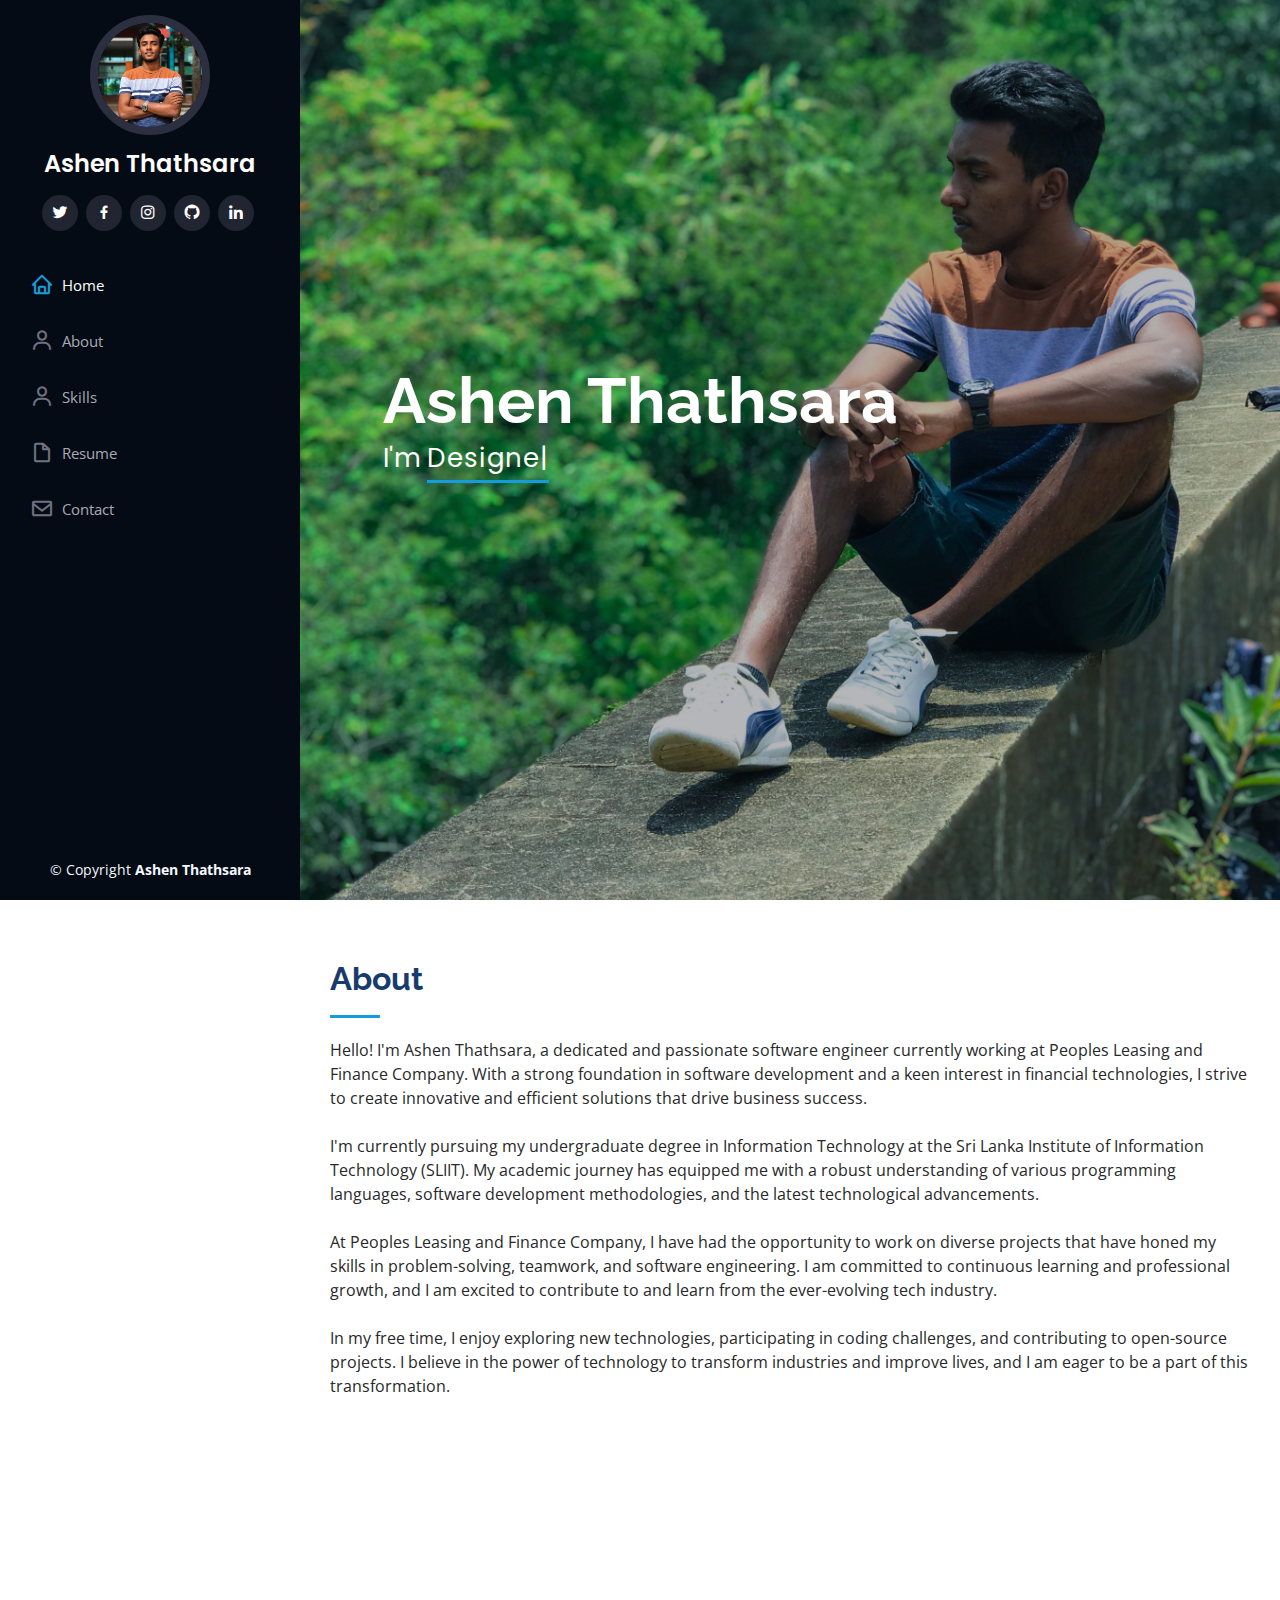
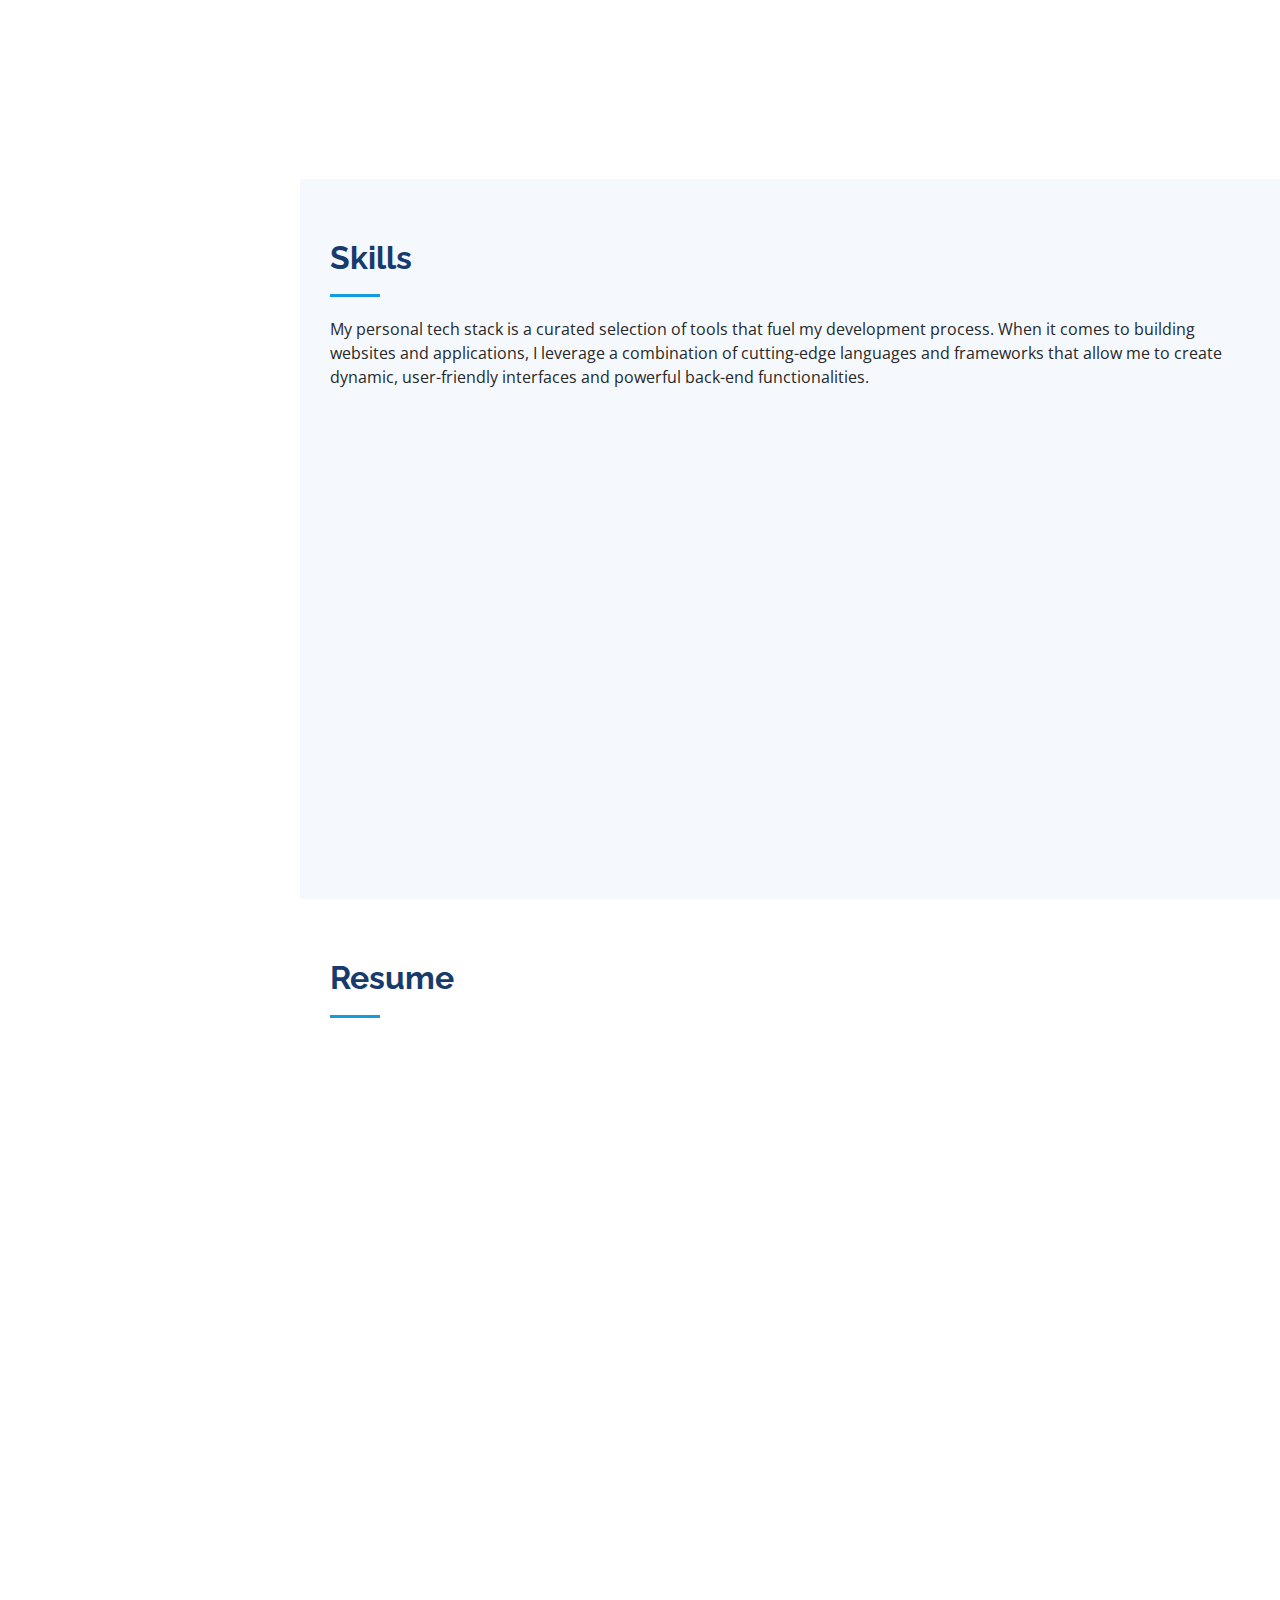
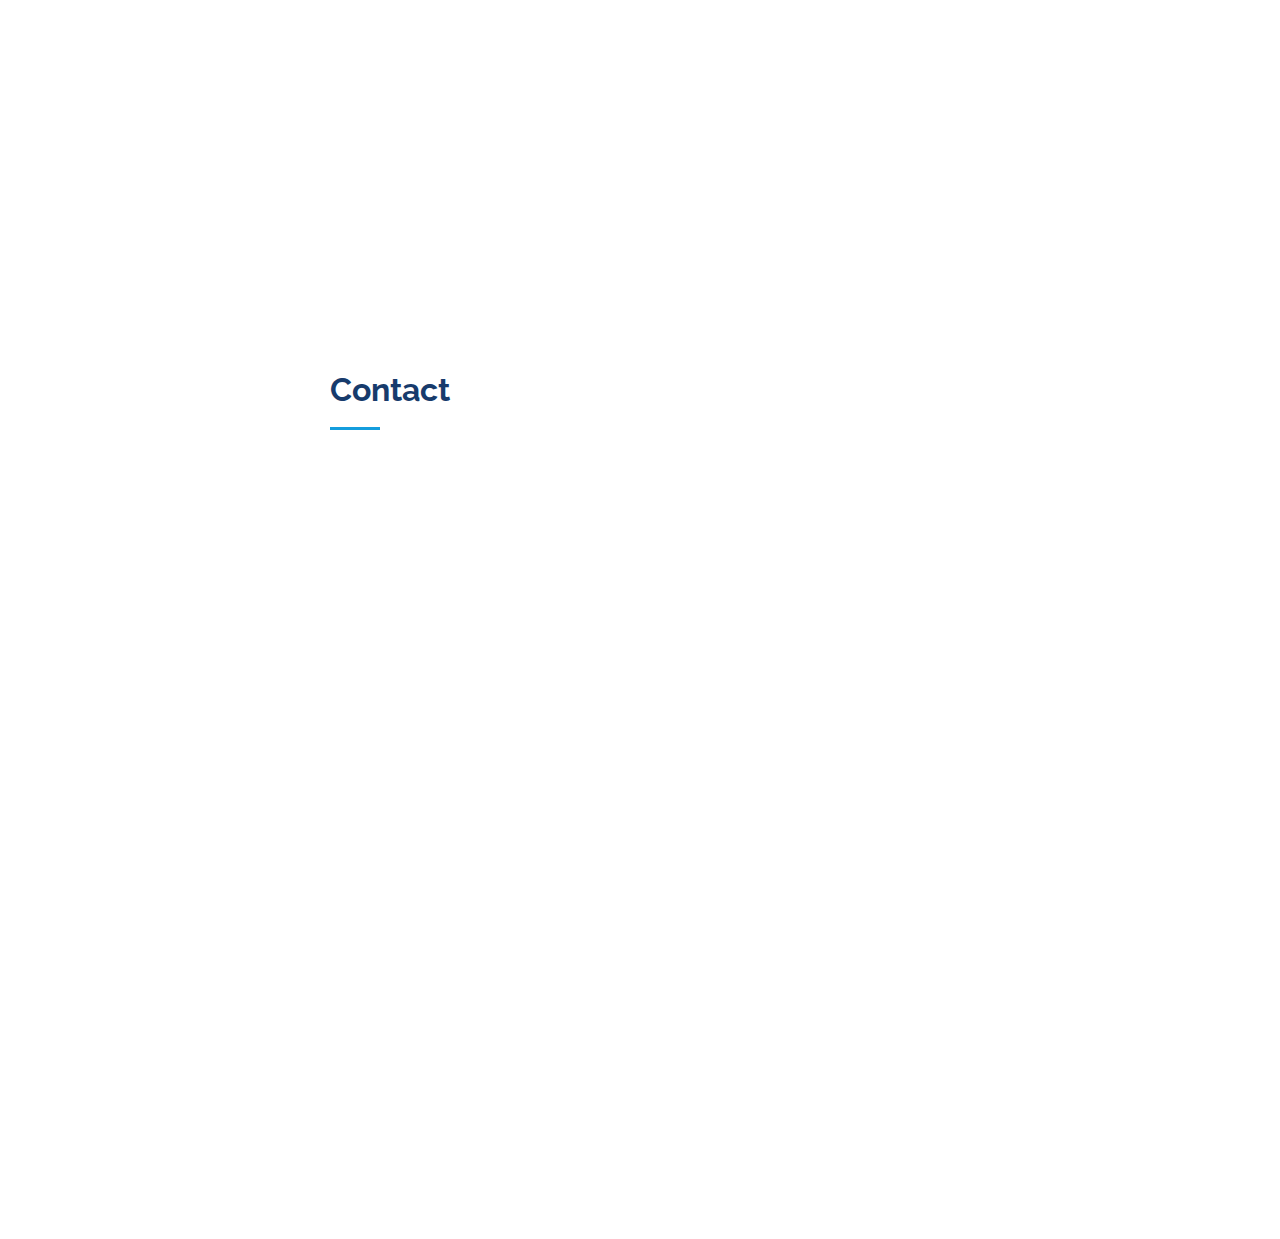
==== index.html @ d546ddab "My portfolio First commit" ====
<!DOCTYPE html>
<html lang="en">

<head>
  <meta charset="utf-8">
  <meta content="width=device-width, initial-scale=1.0" name="viewport">

  <title>Ashen Thathsara</title>
  <meta content="" name="description">
  <meta content="" name="keywords">

  <!-- Favicons -->
  <!-- <link href="assets/img/favicon.png" rel="icon"> -->
  <!-- <link href="assets/img/apple-touch-icon.png" rel="apple-touch-icon"> -->

  <!-- Google Fonts -->
  <link href="https://fonts.googleapis.com/css?family=Open+Sans:300,300i,400,400i,600,600i,700,700i|Raleway:300,300i,400,400i,500,500i,600,600i,700,700i|Poppins:300,300i,400,400i,500,500i,600,600i,700,700i" rel="stylesheet">

  <!-- Vendor CSS Files -->
  <link href="assets/vendor/aos/aos.css" rel="stylesheet">
  <link href="assets/vendor/bootstrap/css/bootstrap.min.css" rel="stylesheet">
  <link href="assets/vendor/bootstrap-icons/bootstrap-icons.css" rel="stylesheet">
  <link href="assets/vendor/boxicons/css/boxicons.min.css" rel="stylesheet">
  <link href="assets/vendor/glightbox/css/glightbox.min.css" rel="stylesheet">
  <link href="assets/vendor/swiper/swiper-bundle.min.css" rel="stylesheet">

  <!-- Template Main CSS File -->
  <link href="assets/css/style.css" rel="stylesheet">

  <!-- =======================================================
  * Template Name: iPortfolio
  * Template URL: https://bootstrapmade.com/iportfolio-bootstrap-portfolio-websites-template/
  * Updated: Mar 17 2024 with Bootstrap v5.3.3
  * Author: BootstrapMade.com
  * License: https://bootstrapmade.com/license/
  ======================================================== -->
</head>

<body>

  <!-- ======= Mobile nav toggle button ======= -->
  <i class="bi bi-list mobile-nav-toggle d-xl-none"></i>

  <!-- ======= Header ======= -->
  <header id="header">
    <div class="d-flex flex-column">

      <div class="profile">
        <img src="assets/img/IMG_3812.JPG" alt="" class="img-fluid rounded-circle">
        <h1 class="text-light"><a href="index.html">Ashen Thathsara</a></h1>
        <div class="social-links mt-3 text-center">
          <a href="#" class="twitter"><i class="bx bxl-twitter"></i></a>
          <a href="#" class="facebook"><i class="bx bxl-facebook"></i></a>
          <a href="#" class="instagram"><i class="bx bxl-instagram"></i></a>
          <a href="https://github.com/Ashen-Thathsara" class="test"><i class="bx bxl-github"></i></a>
          <!-- <a href="#" class="google-plus"><i class="bx bxl-skype"></i></a> -->
          <a href="https://www.linkedin.com/in/ashen-thathsara-b87a601ba/" class="linkedin"><i class="bx bxl-linkedin"></i></a>
        </div>
      </div>

      <nav id="navbar" class="nav-menu navbar">
        <ul>
          <li><a href="#hero" class="nav-link scrollto active"><i class="bx bx-home"></i> <span>Home</span></a></li>
          <li><a href="#about" class="nav-link scrollto"><i class="bx bx-user"></i> <span>About</span></a></li>
          <li><a href="#skills" class="nav-link scrollto"><i class="bx bx-user"></i> <span>Skills</span></a></li>
          <li><a href="#resume" class="nav-link scrollto"><i class="bx bx-file-blank"></i> <span>Resume</span></a></li>
          <!-- <li><a href="#portfolio" class="nav-link scrollto"><i class="bx bx-book-content"></i> <span>Portfolio</span></a></li> -->
          <!-- <li><a href="#services" class="nav-link scrollto"><i class="bx bx-server"></i> <span>Services</span></a></li> -->
          <li><a href="#contact" class="nav-link scrollto"><i class="bx bx-envelope"></i> <span>Contact</span></a></li>
        </ul>
      </nav><!-- .nav-menu -->
    </div>
  </header><!-- End Header -->

  <!-- ======= Hero Section ======= -->
  <section id="hero" class="d-flex flex-column justify-content-center align-items-center">
    <div class="hero-container" data-aos="fade-in">
      <h1>Ashen Thathsara</h1>
      <p>I'm <span class="typed" data-typed-items="Designer, Developer, Freelancer"></span></p>
    </div>
  </section><!-- End Hero -->

  <main id="main">

    <!-- ======= About Section ======= -->
    <section id="about" class="about">
      <div class="container">

        <div class="section-title">
          <h2>About</h2>
          <!-- <p>A responsible individual passionate about confronting challenges by exerting. Software Engineer skills with more than 2 years of specialized experience in web. I am an Undergraduate 4th year student at the Sri Lanka Institute of Information Technology (SLIIT). Currently, I am contributing my expertise to People's Leasing & Finance PLC(PLC), where I actively participate in web development projects as part of a dedicated team.
            With my valuable experience in the industry, I have gained practical knowledge and hands-on skills in various aspects of software engineering, including coding, designing, testing, debugging, database management, and AppServer management.</p> -->
          <P>Hello! I'm Ashen Thathsara, a dedicated and passionate software engineer currently working at Peoples Leasing and Finance Company. With a strong foundation in software development and a keen interest in financial technologies, I strive to create innovative and efficient solutions that drive business success.</P>
          <br>
          <p>I'm currently pursuing my undergraduate degree in Information Technology at the Sri Lanka Institute of Information Technology (SLIIT). My academic journey has equipped me with a robust understanding of various programming languages, software development methodologies, and the latest technological advancements.</p>
          <br>
          <p>At Peoples Leasing and Finance Company, I have had the opportunity to work on diverse projects that have honed my skills in problem-solving, teamwork, and software engineering. I am committed to continuous learning and professional growth, and I am excited to contribute to and learn from the ever-evolving tech industry.</p>
          <br>
          <p>In my free time, I enjoy exploring new technologies, participating in coding challenges, and contributing to open-source projects. I believe in the power of technology to transform industries and improve lives, and I am eager to be a part of this transformation.</p>
        </div>

        <div class="row">
          <div class="col-lg-4" data-aos="fade-right">
            <img src="assets/img/IMG_3812.JPG" class="img-fluid" alt="">
          </div>
          <div class="col-lg-8 pt-4 pt-lg-0 content" data-aos="fade-left">
            <h3>Designer &amp; Web Developer.</h3>
            <!-- <p class="fst-italic">
              Lorem ipsum dolor sit amet, consectetur adipiscing elit, sed do eiusmod tempor incididunt ut labore et dolore
              magna aliqua.
            </p> -->
            <p> </p>
            <div class="row">
              <div class="col-lg-6">
                <ul>
                  <li><i class="bi bi-chevron-right"></i> <strong>Birthday:</strong> <span>16 November 2000</span></li>
                  <!-- <li><i class="bi bi-chevron-right"></i> <strong>Website:</strong> <span>www.example.com</span></li> -->
                  <li><i class="bi bi-chevron-right"></i> <strong>Phone:</strong> <span>+94 76 659 1036</span></li>
                  <li><i class="bi bi-chevron-right"></i> <strong>City:</strong> <span>Athurugiriya, Sri Lanka</span></li>
                </ul>
              </div>
              <div class="col-lg-6">
                <ul>
                  <li><i class="bi bi-chevron-right"></i> <strong>Age:</strong> <span>24</span></li>
                  <li><i class="bi bi-chevron-right"></i> <strong>Degree:</strong> <span>Bachelor of Sciences</span></li>
                  <li><i class="bi bi-chevron-right"></i> <strong>Email:</strong> <span>ashenthathsara1316@gmail.com</span></li>
                  <li><i class="bi bi-chevron-right"></i> <strong>Freelance:</strong> <span>Available</span></li>
                </ul>
              </div>
            </div>
            <!-- <p>
              Officiis eligendi itaque labore et dolorum mollitia officiis optio vero. Quisquam sunt adipisci omnis et ut. Nulla accusantium dolor incidunt officia tempore. Et eius omnis.
              Cupiditate ut dicta maxime officiis quidem quia. Sed et consectetur qui quia repellendus itaque neque. Aliquid amet quidem ut quaerat cupiditate. Ab et eum qui repellendus omnis culpa magni laudantium dolores.
            </p> -->
          </div>
        </div>

      </div>
    </section>
    <!-- End About Section -->

    <!-- ======= Facts Section ======= -->
    <!-- <section id="facts" class="facts">
      <div class="container">

        <div class="section-title">
          <h2>Facts</h2>
          <p>Magnam dolores commodi suscipit. Necessitatibus eius consequatur ex aliquid fuga eum quidem. Sit sint consectetur velit. Quisquam quos quisquam cupiditate. Et nemo qui impedit suscipit alias ea. Quia fugiat sit in iste officiis commodi quidem hic quas.</p>
        </div>

        <div class="row no-gutters">

          <div class="col-lg-3 col-md-6 d-md-flex align-items-md-stretch" data-aos="fade-up">
            <div class="count-box">
              <i class="bi bi-emoji-smile"></i>
              <span data-purecounter-start="0" data-purecounter-end="232" data-purecounter-duration="1" class="purecounter"></span>
              <p><strong>Happy Clients</strong> consequuntur quae</p>
            </div>
          </div>

          <div class="col-lg-3 col-md-6 d-md-flex align-items-md-stretch" data-aos="fade-up" data-aos-delay="100">
            <div class="count-box">
              <i class="bi bi-journal-richtext"></i>
              <span data-purecounter-start="0" data-purecounter-end="521" data-purecounter-duration="1" class="purecounter"></span>
              <p><strong>Projects</strong> adipisci atque cum quia aut</p>
            </div>
          </div>

          <div class="col-lg-3 col-md-6 d-md-flex align-items-md-stretch" data-aos="fade-up" data-aos-delay="200">
            <div class="count-box">
              <i class="bi bi-headset"></i>
              <span data-purecounter-start="0" data-purecounter-end="1453" data-purecounter-duration="1" class="purecounter"></span>
              <p><strong>Hours Of Support</strong> aut commodi quaerat</p>
            </div>
          </div>

          <div class="col-lg-3 col-md-6 d-md-flex align-items-md-stretch" data-aos="fade-up" data-aos-delay="300">
            <div class="count-box">
              <i class="bi bi-people"></i>
              <span data-purecounter-start="0" data-purecounter-end="32" data-purecounter-duration="1" class="purecounter"></span>
              <p><strong>Hard Workers</strong> rerum asperiores dolor</p>
            </div>
          </div>

        </div>

      </div>
    </section> -->
    <!-- End Facts Section -->
     
    <!-- ======= Skills Section ======= -->
    <section id="skills" class="skills section-bg">
      <div class="container">

        <div class="section-title">
          <h2>Skills</h2>
          <p>My personal tech stack is a curated selection of tools that fuel my development process. When it comes to building websites and applications, I leverage a combination of cutting-edge languages and frameworks that allow me to create dynamic, user-friendly interfaces and powerful back-end functionalities.</p>
        </div>

        <div class="row skills-content">

          <div class="col-lg-6" data-aos="fade-up">

            <div class="progress">
              <span class="skill">HTML <i class="val">100%</i></span>
              <div class="progress-bar-wrap">
                <div class="progress-bar" role="progressbar" aria-valuenow="100" aria-valuemin="0" aria-valuemax="100"></div>
              </div>
            </div>

            <div class="progress">
              <span class="skill">CSS <i class="val">90%</i></span>
              <div class="progress-bar-wrap">
                <div class="progress-bar" role="progressbar" aria-valuenow="90" aria-valuemin="0" aria-valuemax="100"></div>
              </div>
            </div>

            <div class="progress">
              <span class="skill">JavaScript <i class="val">75%</i></span>
              <div class="progress-bar-wrap">
                <div class="progress-bar" role="progressbar" aria-valuenow="75" aria-valuemin="0" aria-valuemax="100"></div>
              </div>
            </div>

            <div class="progress">
              <span class="skill">Preogress 4GL <i class="val">90%</i></span>
              <div class="progress-bar-wrap">
                <div class="progress-bar" role="progressbar" aria-valuenow="90" aria-valuemin="0" aria-valuemax="100"></div>
              </div>
            </div>

            <div class="progress">
              <span class="skill">React <i class="val">60%</i></span>
              <div class="progress-bar-wrap">
                <div class="progress-bar" role="progressbar" aria-valuenow="60" aria-valuemin="0" aria-valuemax="100"></div>
              </div>
            </div>

            <div class="progress">
              <span class="skill">C++ <i class="val">60%</i></span>
              <div class="progress-bar-wrap">
                <div class="progress-bar" role="progressbar" aria-valuenow="60" aria-valuemin="0" aria-valuemax="100"></div>
              </div>
            </div>

            <div class="progress">
              <span class="skill">R <i class="val">50%</i></span>
              <div class="progress-bar-wrap">
                <div class="progress-bar" role="progressbar" aria-valuenow="50" aria-valuemin="0" aria-valuemax="100"></div>
              </div>
            </div>

          </div>

          <div class="col-lg-6" data-aos="fade-up" data-aos-delay="100">

            <div class="progress">
              <span class="skill">JAVA <i class="val">80%</i></span>
              <div class="progress-bar-wrap">
                <div class="progress-bar" role="progressbar" aria-valuenow="80" aria-valuemin="0" aria-valuemax="100"></div>
              </div>
            </div>

            <div class="progress">
              <span class="skill">Git <i class="val">90%</i></span>
              <div class="progress-bar-wrap">
                <div class="progress-bar" role="progressbar" aria-valuenow="90" aria-valuemin="0" aria-valuemax="100"></div>
              </div>
            </div>

            <div class="progress">
              <span class="skill">PHP <i class="val">80%</i></span>
              <div class="progress-bar-wrap">
                <div class="progress-bar" role="progressbar" aria-valuenow="80" aria-valuemin="0" aria-valuemax="100"></div>
              </div>
            </div>

            <div class="progress">
              <span class="skill">MySQL <i class="val">75%</i></span>
              <div class="progress-bar-wrap">
                <div class="progress-bar" role="progressbar" aria-valuenow="75" aria-valuemin="0" aria-valuemax="100"></div>
              </div>
            </div>

            <div class="progress">
              <span class="skill">Firebase <i class="val">70%</i></span>
              <div class="progress-bar-wrap">
                <div class="progress-bar" role="progressbar" aria-valuenow="70" aria-valuemin="0" aria-valuemax="100"></div>
              </div>
            </div>

            <div class="progress">
              <span class="skill">MongoDB <i class="val">80%</i></span>
              <div class="progress-bar-wrap">
                <div class="progress-bar" role="progressbar" aria-valuenow="80" aria-valuemin="0" aria-valuemax="100"></div>
              </div>
            </div>

            <div class="progress">
              <span class="skill">Photoshop <i class="val">45%</i></span>
              <div class="progress-bar-wrap">
                <div class="progress-bar" role="progressbar" aria-valuenow="45" aria-valuemin="0" aria-valuemax="100"></div>
              </div>
            </div>

          </div>

        </div>

      </div>
    </section><!-- End Skills Section -->

    <!-- ======= Resume Section ======= -->
    <section id="resume" class="resume">
      <div class="container">

        <div class="section-title">
          <h2>Resume</h2>
          <!-- <p>Magnam dolores commodi suscipit. Necessitatibus eius consequatur ex aliquid fuga eum quidem. Sit sint consectetur velit. Quisquam quos quisquam cupiditate. Et nemo qui impedit suscipit alias ea. Quia fugiat sit in iste officiis commodi quidem hic quas.</p> -->
        </div>

        <div class="row">
          <div class="col-lg-6" data-aos="fade-up">
            <h3 class="resume-title">Sumary</h3>
            <div class="resume-item pb-0">
              <h4>Ashen Thathsara</h4>
              <p><em>I am an enthusiastic, self-motivated, reliable, responsible, and hard-working person. I’m eager to learn. I am a mature team worker and adaptable to all challenging situations. I am able to work well both in a team environment as well as using own initiative. I am able to work well under pressure and adhere to strict deadlines. And I wish to give the whole contribution to the development of the company.</em></p>
              <ul>
                <li>178/B, Oruwala, Athurugiriya</li>
                <li>+94 76 659 1036</li>
                <li>ashenthathsara1316@gmail.com</li>
              </ul>
            </div>
            <h3 class="resume-title">Professional Experience</h3>
            <div class="resume-item">
              <h4>Associate Software Engineer</h4>
              <h5>2022 - Present</h5>
              <p><em>People's Leasing & Finance PLC(PLC) | Colombo</em></p>
              <ul>
                <li>I am developing web solutions with Java-Springboot, JavaScript, and SCSS</li>
                <li>I am working with Advance Business Language development - (Progress-4GL).</li>
                <li>Provide system support to staff.</li>
                <li>Training intern developers as well as leading a small team.</li>
              </ul>
            </div>
            
          </div>
          <div class="col-lg-6" data-aos="fade-up" data-aos-delay="100">
            
            <h3 class="resume-title">Education</h3>
            <div class="resume-item">
              <h4>B.Sc.(Hons). In Information Technology(Expected)</h4>
              <h5>2020 - Present</h5>
              <p><em>Sri Lanka Institute of Information Technology (SLIIT), Malabe</em></p>
              <!-- <p>Qui deserunt veniam. Et sed aliquam labore tempore sed quisquam iusto autem sit. Ea vero voluptatum qui ut dignissimos deleniti nerada porti sand markend</p> -->
            </div>
            <div class="resume-item">
              <h4>G.C.E. Advanced Level - Engineering Technology</h4>
              <h5>2019</h5>
              <p><em>Mahinda Rajapaksha College Homagama</em></p>
              <!-- <p>With 3S passes</p> -->
            </div>
            <div class="resume-item">
              <h4>G.C.E. Ordinary Level</h4>
              <h5>2016</h5>
              <p><em>Mahamathya Vidyalaya Athurugiriya</em></p>
              <!-- <p>With 4A, 4B and C passes</p> -->
            </div>
          </div>
        </div>

      </div>
    </section>
    <!-- End Resume Section -->

    <!-- ======= Portfolio Section ======= -->
    <!-- <section id="portfolio" class="portfolio section-bg">
      <div class="container">

        <div class="section-title">
          <h2>Portfolio</h2>
          <p>Magnam dolores commodi suscipit. Necessitatibus eius consequatur ex aliquid fuga eum quidem. Sit sint consectetur velit. Quisquam quos quisquam cupiditate. Et nemo qui impedit suscipit alias ea. Quia fugiat sit in iste officiis commodi quidem hic quas.</p>
        </div>

        <div class="row" data-aos="fade-up">
          <div class="col-lg-12 d-flex justify-content-center">
            <ul id="portfolio-flters">
              <li data-filter="*" class="filter-active">All</li>
              <li data-filter=".filter-app">App</li>
              <li data-filter=".filter-card">Card</li>
              <li data-filter=".filter-web">Web</li>
            </ul>
          </div>
        </div>

        <div class="row portfolio-container" data-aos="fade-up" data-aos-delay="100">

          <div class="col-lg-4 col-md-6 portfolio-item filter-app">
            <div class="portfolio-wrap">
              <img src="assets/img/portfolio/portfolio-1.jpg" class="img-fluid" alt="">
              <div class="portfolio-links">
                <a href="assets/img/portfolio/portfolio-1.jpg" data-gallery="portfolioGallery" class="portfolio-lightbox" title="App 1"><i class="bx bx-plus"></i></a>
                <a href="portfolio-details.html" title="More Details"><i class="bx bx-link"></i></a>
              </div>
            </div>
          </div>

          <div class="col-lg-4 col-md-6 portfolio-item filter-web">
            <div class="portfolio-wrap">
              <img src="assets/img/portfolio/portfolio-2.jpg" class="img-fluid" alt="">
              <div class="portfolio-links">
                <a href="assets/img/portfolio/portfolio-2.jpg" data-gallery="portfolioGallery" class="portfolio-lightbox" title="Web 3"><i class="bx bx-plus"></i></a>
                <a href="portfolio-details.html" title="More Details"><i class="bx bx-link"></i></a>
              </div>
            </div>
          </div>

          <div class="col-lg-4 col-md-6 portfolio-item filter-app">
            <div class="portfolio-wrap">
              <img src="assets/img/portfolio/portfolio-3.jpg" class="img-fluid" alt="">
              <div class="portfolio-links">
                <a href="assets/img/portfolio/portfolio-3.jpg" data-gallery="portfolioGallery" class="portfolio-lightbox" title="App 2"><i class="bx bx-plus"></i></a>
                <a href="portfolio-details.html" title="More Details"><i class="bx bx-link"></i></a>
              </div>
            </div>
          </div>

          <div class="col-lg-4 col-md-6 portfolio-item filter-card">
            <div class="portfolio-wrap">
              <img src="assets/img/portfolio/portfolio-4.jpg" class="img-fluid" alt="">
              <div class="portfolio-links">
                <a href="assets/img/portfolio/portfolio-4.jpg" data-gallery="portfolioGallery" class="portfolio-lightbox" title="Card 2"><i class="bx bx-plus"></i></a>
                <a href="portfolio-details.html" title="More Details"><i class="bx bx-link"></i></a>
              </div>
            </div>
          </div>

          <div class="col-lg-4 col-md-6 portfolio-item filter-web">
            <div class="portfolio-wrap">
              <img src="assets/img/portfolio/portfolio-5.jpg" class="img-fluid" alt="">
              <div class="portfolio-links">
                <a href="assets/img/portfolio/portfolio-5.jpg" data-gallery="portfolioGallery" class="portfolio-lightbox" title="Web 2"><i class="bx bx-plus"></i></a>
                <a href="portfolio-details.html" title="More Details"><i class="bx bx-link"></i></a>
              </div>
            </div>
          </div>

          <div class="col-lg-4 col-md-6 portfolio-item filter-app">
            <div class="portfolio-wrap">
              <img src="assets/img/portfolio/portfolio-6.jpg" class="img-fluid" alt="">
              <div class="portfolio-links">
                <a href="assets/img/portfolio/portfolio-6.jpg" data-gallery="portfolioGallery" class="portfolio-lightbox" title="App 3"><i class="bx bx-plus"></i></a>
                <a href="portfolio-details.html" title="More Details"><i class="bx bx-link"></i></a>
              </div>
            </div>
          </div>

          <div class="col-lg-4 col-md-6 portfolio-item filter-card">
            <div class="portfolio-wrap">
              <img src="assets/img/portfolio/portfolio-7.jpg" class="img-fluid" alt="">
              <div class="portfolio-links">
                <a href="assets/img/portfolio/portfolio-7.jpg" data-gallery="portfolioGallery" class="portfolio-lightbox" title="Card 1"><i class="bx bx-plus"></i></a>
                <a href="portfolio-details.html" title="More Details"><i class="bx bx-link"></i></a>
              </div>
            </div>
          </div>

          <div class="col-lg-4 col-md-6 portfolio-item filter-card">
            <div class="portfolio-wrap">
              <img src="assets/img/portfolio/portfolio-8.jpg" class="img-fluid" alt="">
              <div class="portfolio-links">
                <a href="assets/img/portfolio/portfolio-8.jpg" data-gallery="portfolioGallery" class="portfolio-lightbox" title="Card 3"><i class="bx bx-plus"></i></a>
                <a href="portfolio-details.html" title="More Details"><i class="bx bx-link"></i></a>
              </div>
            </div>
          </div>

          <div class="col-lg-4 col-md-6 portfolio-item filter-web">
            <div class="portfolio-wrap">
              <img src="assets/img/portfolio/portfolio-9.jpg" class="img-fluid" alt="">
              <div class="portfolio-links">
                <a href="assets/img/portfolio/portfolio-9.jpg" data-gallery="portfolioGallery" class="portfolio-lightbox" title="Web 3"><i class="bx bx-plus"></i></a>
                <a href="portfolio-details.html" title="More Details"><i class="bx bx-link"></i></a>
              </div>
            </div>
          </div>

        </div>

      </div>
    </section> -->
    <!-- End Portfolio Section -->

    <!-- ======= Services Section ======= -->
    <!-- <section id="services" class="services">
      <div class="container">

        <div class="section-title">
          <h2>Services</h2>
          <p>Magnam dolores commodi suscipit. Necessitatibus eius consequatur ex aliquid fuga eum quidem. Sit sint consectetur velit. Quisquam quos quisquam cupiditate. Et nemo qui impedit suscipit alias ea. Quia fugiat sit in iste officiis commodi quidem hic quas.</p>
        </div>

        <div class="row">
          <div class="col-lg-4 col-md-6 icon-box" data-aos="fade-up">
            <div class="icon"><i class="bi bi-briefcase"></i></div>
            <h4 class="title"><a href="">Lorem Ipsum</a></h4>
            <p class="description">Voluptatum deleniti atque corrupti quos dolores et quas molestias excepturi sint occaecati cupiditate non provident</p>
          </div>
          <div class="col-lg-4 col-md-6 icon-box" data-aos="fade-up" data-aos-delay="100">
            <div class="icon"><i class="bi bi-card-checklist"></i></div>
            <h4 class="title"><a href="">Dolor Sitema</a></h4>
            <p class="description">Minim veniam, quis nostrud exercitation ullamco laboris nisi ut aliquip ex ea commodo consequat tarad limino ata</p>
          </div>
          <div class="col-lg-4 col-md-6 icon-box" data-aos="fade-up" data-aos-delay="200">
            <div class="icon"><i class="bi bi-bar-chart"></i></div>
            <h4 class="title"><a href="">Sed ut perspiciatis</a></h4>
            <p class="description">Duis aute irure dolor in reprehenderit in voluptate velit esse cillum dolore eu fugiat nulla pariatur</p>
          </div>
          <div class="col-lg-4 col-md-6 icon-box" data-aos="fade-up" data-aos-delay="300">
            <div class="icon"><i class="bi bi-binoculars"></i></div>
            <h4 class="title"><a href="">Magni Dolores</a></h4>
            <p class="description">Excepteur sint occaecat cupidatat non proident, sunt in culpa qui officia deserunt mollit anim id est laborum</p>
          </div>
          <div class="col-lg-4 col-md-6 icon-box" data-aos="fade-up" data-aos-delay="400">
            <div class="icon"><i class="bi bi-brightness-high"></i></div>
            <h4 class="title"><a href="">Nemo Enim</a></h4>
            <p class="description">At vero eos et accusamus et iusto odio dignissimos ducimus qui blanditiis praesentium voluptatum deleniti atque</p>
          </div>
          <div class="col-lg-4 col-md-6 icon-box" data-aos="fade-up" data-aos-delay="500">
            <div class="icon"><i class="bi bi-calendar4-week"></i></div>
            <h4 class="title"><a href="">Eiusmod Tempor</a></h4>
            <p class="description">Et harum quidem rerum facilis est et expedita distinctio. Nam libero tempore, cum soluta nobis est eligendi</p>
          </div>
        </div>

      </div>
    </section> -->
    <!-- End Services Section -->

    <!-- ======= Testimonials Section ======= -->
    <!-- <section id="testimonials" class="testimonials section-bg">
      <div class="container">

        <div class="section-title">
          <h2>Testimonials</h2>
          <p>Magnam dolores commodi suscipit. Necessitatibus eius consequatur ex aliquid fuga eum quidem. Sit sint consectetur velit. Quisquam quos quisquam cupiditate. Et nemo qui impedit suscipit alias ea. Quia fugiat sit in iste officiis commodi quidem hic quas.</p>
        </div> -->

        <!-- <div class="testimonials-slider swiper" data-aos="fade-up" data-aos-delay="100">
          <div class="swiper-wrapper">

            <div class="swiper-slide">
              <div class="testimonial-item" data-aos="fade-up">
                <p>
                  <i class="bx bxs-quote-alt-left quote-icon-left"></i>
                  Proin iaculis purus consequat sem cure digni ssim donec porttitora entum suscipit rhoncus. Accusantium quam, ultricies eget id, aliquam eget nibh et. Maecen aliquam, risus at semper.
                  <i class="bx bxs-quote-alt-right quote-icon-right"></i>
                </p>
                <img src="assets/img/testimonials/testimonials-1.jpg" class="testimonial-img" alt="">
                <h3>Saul Goodman</h3>
                <h4>Ceo &amp; Founder</h4>
              </div>
            </div> -->
            <!-- End testimonial item -->

            <!-- <div class="swiper-slide">
              <div class="testimonial-item" data-aos="fade-up" data-aos-delay="100">
                <p>
                  <i class="bx bxs-quote-alt-left quote-icon-left"></i>
                  Export tempor illum tamen malis malis eram quae irure esse labore quem cillum quid cillum eram malis quorum velit fore eram velit sunt aliqua noster fugiat irure amet legam anim culpa.
                  <i class="bx bxs-quote-alt-right quote-icon-right"></i>
                </p>
                <img src="assets/img/testimonials/testimonials-2.jpg" class="testimonial-img" alt="">
                <h3>Sara Wilsson</h3>
                <h4>Designer</h4>
              </div>
            </div> -->
            <!-- End testimonial item -->

            <!-- <div class="swiper-slide">
              <div class="testimonial-item" data-aos="fade-up" data-aos-delay="200">
                <p>
                  <i class="bx bxs-quote-alt-left quote-icon-left"></i>
                  Enim nisi quem export duis labore cillum quae magna enim sint quorum nulla quem veniam duis minim tempor labore quem eram duis noster aute amet eram fore quis sint minim.
                  <i class="bx bxs-quote-alt-right quote-icon-right"></i>
                </p>
                <img src="assets/img/testimonials/testimonials-3.jpg" class="testimonial-img" alt="">
                <h3>Jena Karlis</h3>
                <h4>Store Owner</h4>
              </div>
            </div> -->
            <!-- End testimonial item -->

            <!-- <div class="swiper-slide">
              <div class="testimonial-item" data-aos="fade-up" data-aos-delay="300">
                <p>
                  <i class="bx bxs-quote-alt-left quote-icon-left"></i>
                  Fugiat enim eram quae cillum dolore dolor amet nulla culpa multos export minim fugiat minim velit minim dolor enim duis veniam ipsum anim magna sunt elit fore quem dolore labore illum veniam.
                  <i class="bx bxs-quote-alt-right quote-icon-right"></i>
                </p>
                <img src="assets/img/testimonials/testimonials-4.jpg" class="testimonial-img" alt="">
                <h3>Matt Brandon</h3>
                <h4>Freelancer</h4>
              </div>
            </div> -->
            <!-- End testimonial item -->

            <!-- <div class="swiper-slide">
              <div class="testimonial-item" data-aos="fade-up" data-aos-delay="400">
                <p>
                  <i class="bx bxs-quote-alt-left quote-icon-left"></i>
                  Quis quorum aliqua sint quem legam fore sunt eram irure aliqua veniam tempor noster veniam enim culpa labore duis sunt culpa nulla illum cillum fugiat legam esse veniam culpa fore nisi cillum quid.
                  <i class="bx bxs-quote-alt-right quote-icon-right"></i>
                </p>
                <img src="assets/img/testimonials/testimonials-5.jpg" class="testimonial-img" alt="">
                <h3>John Larson</h3>
                <h4>Entrepreneur</h4>
              </div>
            </div> -->
            <!-- End testimonial item -->

          <!-- </div>
          <div class="swiper-pagination"></div>
        </div>

      </div>
    </section> -->
    <!-- End Testimonials Section -->

    <!-- ======= Contact Section ======= -->
    <section id="contact" class="contact">
      <div class="container">

        <div class="section-title">
          <h2>Contact</h2>
          <!-- <p>Magnam dolores commodi suscipit. Necessitatibus eius consequatur ex aliquid fuga eum quidem. Sit sint consectetur velit. Quisquam quos quisquam cupiditate. Et nemo qui impedit suscipit alias ea. Quia fugiat sit in iste officiis commodi quidem hic quas.</p> -->
        </div>

        <div class="row" data-aos="fade-in">

          <div class="col-lg-5 d-flex align-items-stretch">
            <div class="info">
              <div class="address">
                <i class="bi bi-geo-alt"></i>
                <h4>Location:</h4>
                <p>178/B, Oruwala, Athurugiriya, Colombo, Sri Lanka</p>
              </div>

              <div class="email">
                <i class="bi bi-envelope"></i>
                <h4>Email:</h4>
                <p>ashenthathsara1316@gmail.com</p>
              </div>

              <div class="phone">
                <i class="bi bi-phone"></i>
                <h4>Call:</h4>
                <p>+94 76 659 1036</p>
              </div>

              <iframe src="https://maps.google.com/maps?q=178%2FB%2C+Athurugiriya%2C+Sri+Lanka&t=&z=13&ie=UTF8&iwloc=&output=embed" frameborder="0" style="border:0; width: 100%; height: 290px;" allowfullscreen></iframe>
              <!-- <div class="mapouter"><div class="gmap_canvas"><iframe width="799" height="555" id="gmap_canvas" src="https://maps.google.com/maps?q=178%2FB%2C+Athurugiriya%2C+Sri+Lanka&t=&z=13&ie=UTF8&iwloc=&output=embed" frameborder="0" scrolling="no" marginheight="0" marginwidth="0"></iframe><a href="https://online.stopwatch-timer.net/pomodoro-timer">tomato timer</a><br><a href="https://textcaseconvert.com"></a><br><style>.mapouter{position: relative;text-align: right;height: 555px;width: 799px;}</style><a href="https://www.ongooglemaps.com">create map in google</a><style>.gmap_canvas{overflow: hidden;background: none !important;height: 555px;width: 799px;}</style></div></div> -->
            </div>

          </div>

          <div class="col-lg-7 mt-5 mt-lg-0 d-flex align-items-stretch">
            <form action="forms/contact.php" method="post" role="form" class="php-email-form">
              <div class="row">
                <div class="form-group col-md-6">
                  <label for="name">Your Name</label>
                  <input type="text" name="name" class="form-control" id="name" required>
                </div>
                <div class="form-group col-md-6">
                  <label for="name">Your Email</label>
                  <input type="email" class="form-control" name="email" id="email" required>
                </div>
              </div>
              <div class="form-group">
                <label for="name">Subject</label>
                <input type="text" class="form-control" name="subject" id="subject" required>
              </div>
              <div class="form-group">
                <label for="name">Message</label>
                <textarea class="form-control" name="message" rows="10" required></textarea>
              </div>
              <div class="my-3">
                <div class="loading">Loading</div>
                <div class="error-message"></div>
                <div class="sent-message">Your message has been sent. Thank you!</div>
              </div>
              <div class="text-center"><button type="submit">Send Message</button></div>
            </form>
          </div>

        </div>

      </div>
    </section><!-- End Contact Section -->

  </main><!-- End #main -->

  <!-- ======= Footer ======= -->
  <footer id="footer">
    <div class="container">
      <div class="copyright">
        &copy; Copyright <strong><span>Ashen Thathsara</span></strong>
      </div>
      <div class="credits">
        <!-- All the links in the footer should remain intact. -->
        <!-- You can delete the links only if you purchased the pro version. -->
        <!-- Licensing information: https://bootstrapmade.com/license/ -->
        <!-- Purchase the pro version with working PHP/AJAX contact form: https://bootstrapmade.com/iportfolio-bootstrap-portfolio-websites-template/ -->
        <!-- Designed by <a href="https://bootstrapmade.com/">BootstrapMade</a> -->
      </div>
    </div>
  </footer><!-- End  Footer -->

  <a href="#" class="back-to-top d-flex align-items-center justify-content-center"><i class="bi bi-arrow-up-short"></i></a>

  <!-- Vendor JS Files -->
  <script src="assets/vendor/purecounter/purecounter_vanilla.js"></script>
  <script src="assets/vendor/aos/aos.js"></script>
  <script src="assets/vendor/bootstrap/js/bootstrap.bundle.min.js"></script>
  <script src="assets/vendor/glightbox/js/glightbox.min.js"></script>
  <script src="assets/vendor/isotope-layout/isotope.pkgd.min.js"></script>
  <script src="assets/vendor/swiper/swiper-bundle.min.js"></script>
  <script src="assets/vendor/typed.js/typed.umd.js"></script>
  <script src="assets/vendor/waypoints/noframework.waypoints.js"></script>
  <script src="assets/vendor/php-email-form/validate.js"></script>

  <!-- Template Main JS File -->
  <script src="assets/js/main.js"></script>

</body>

</html>
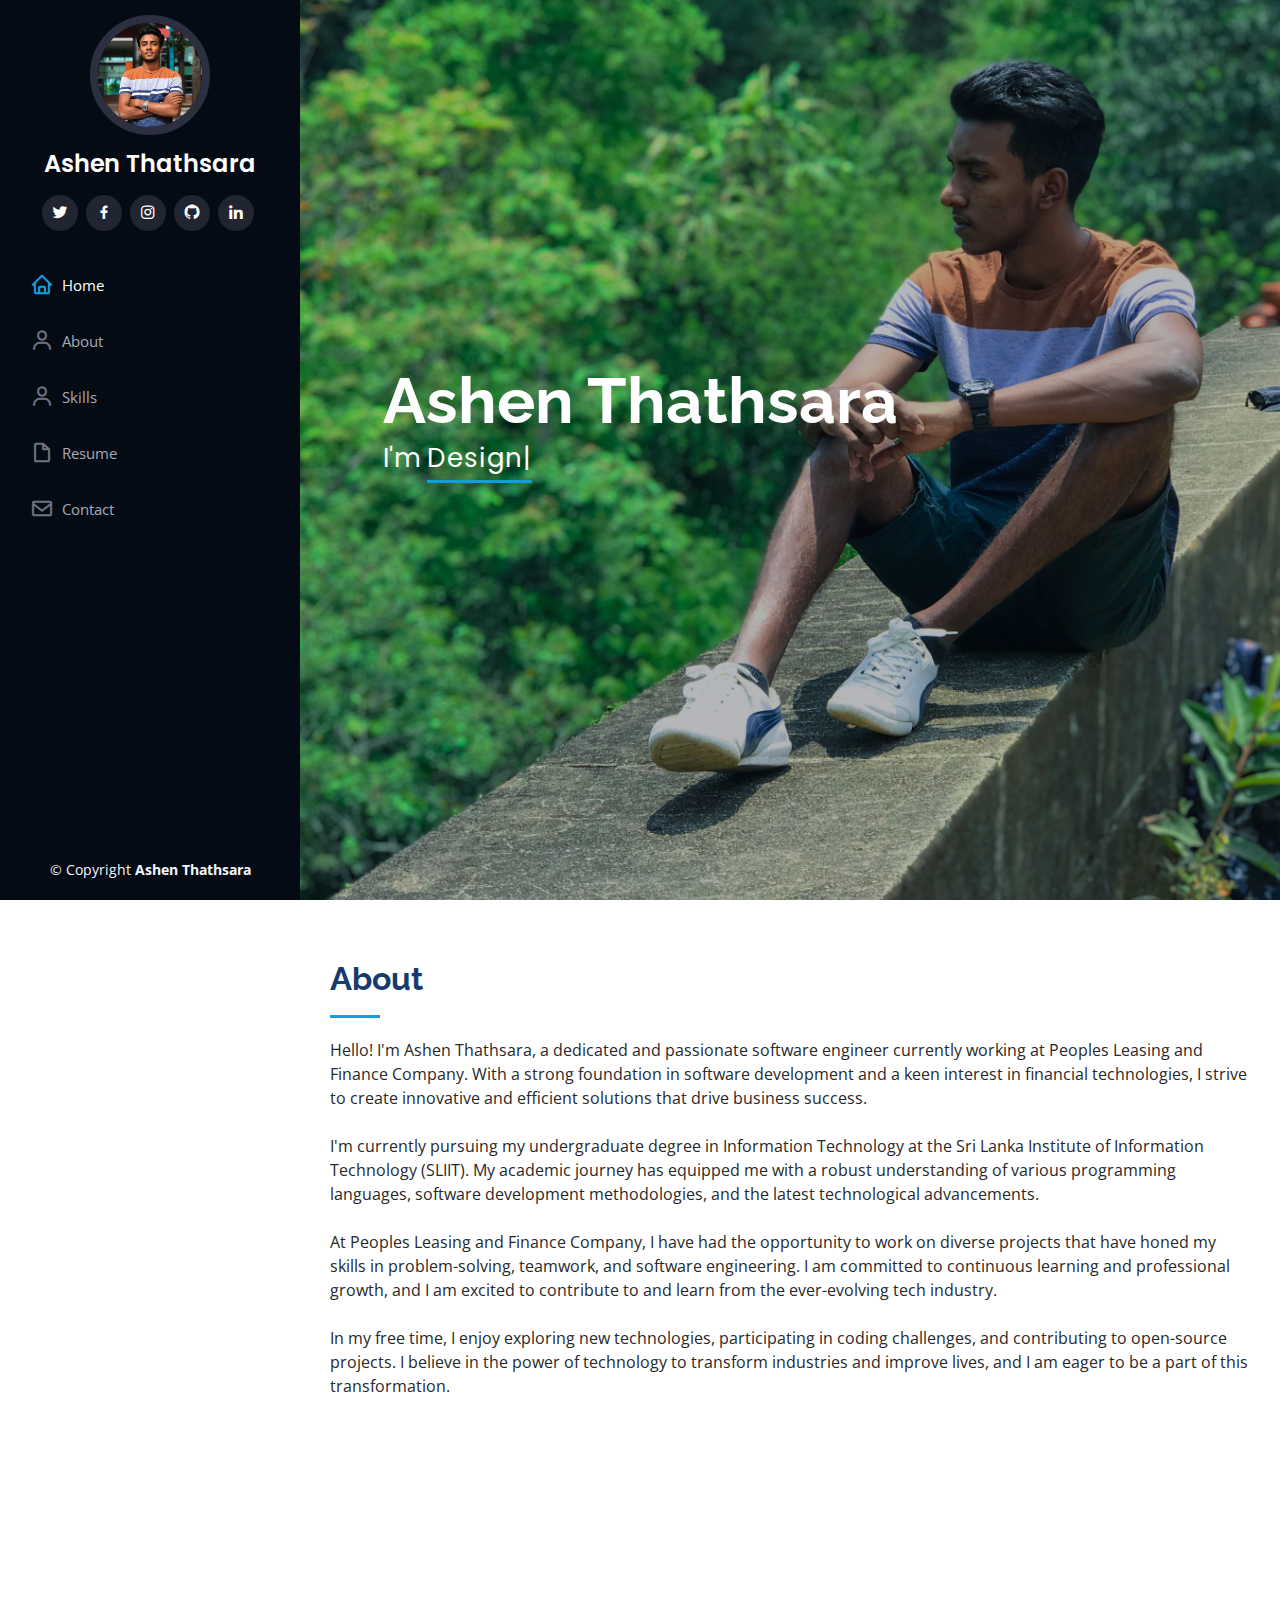
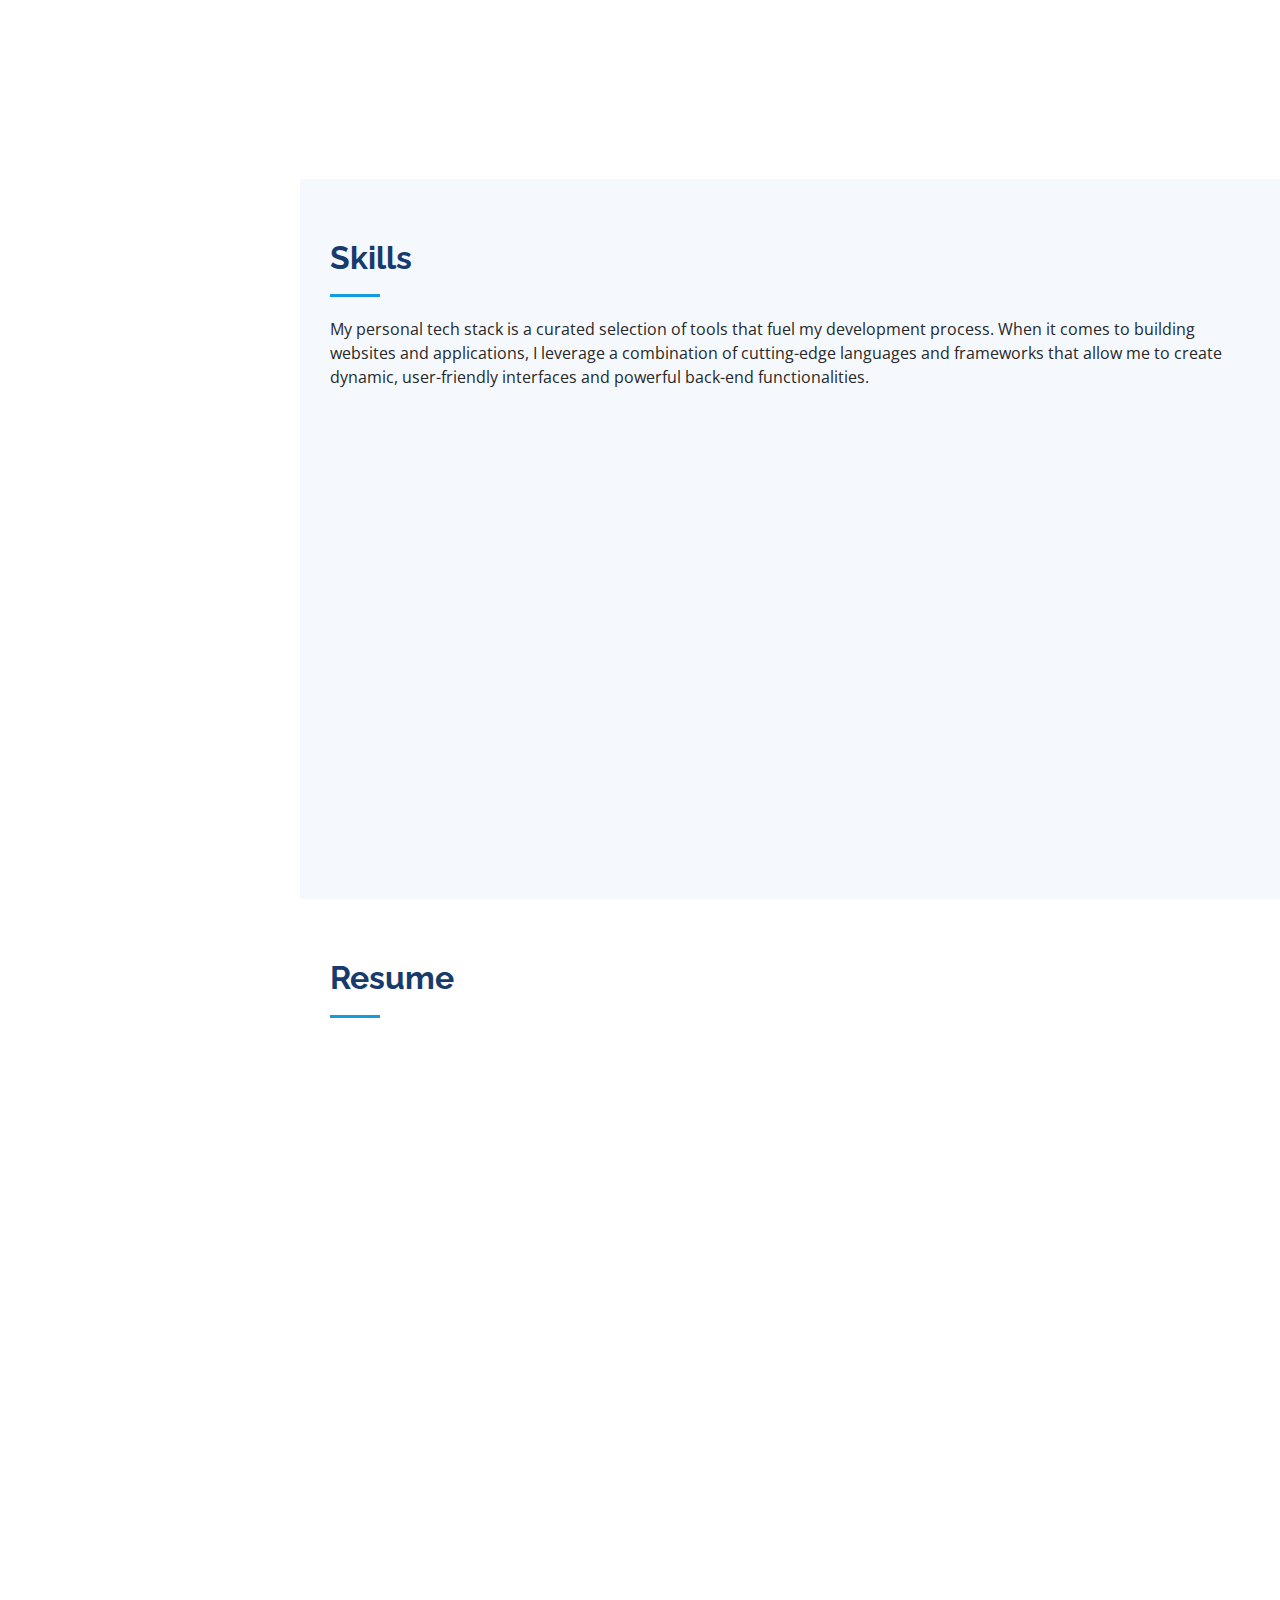
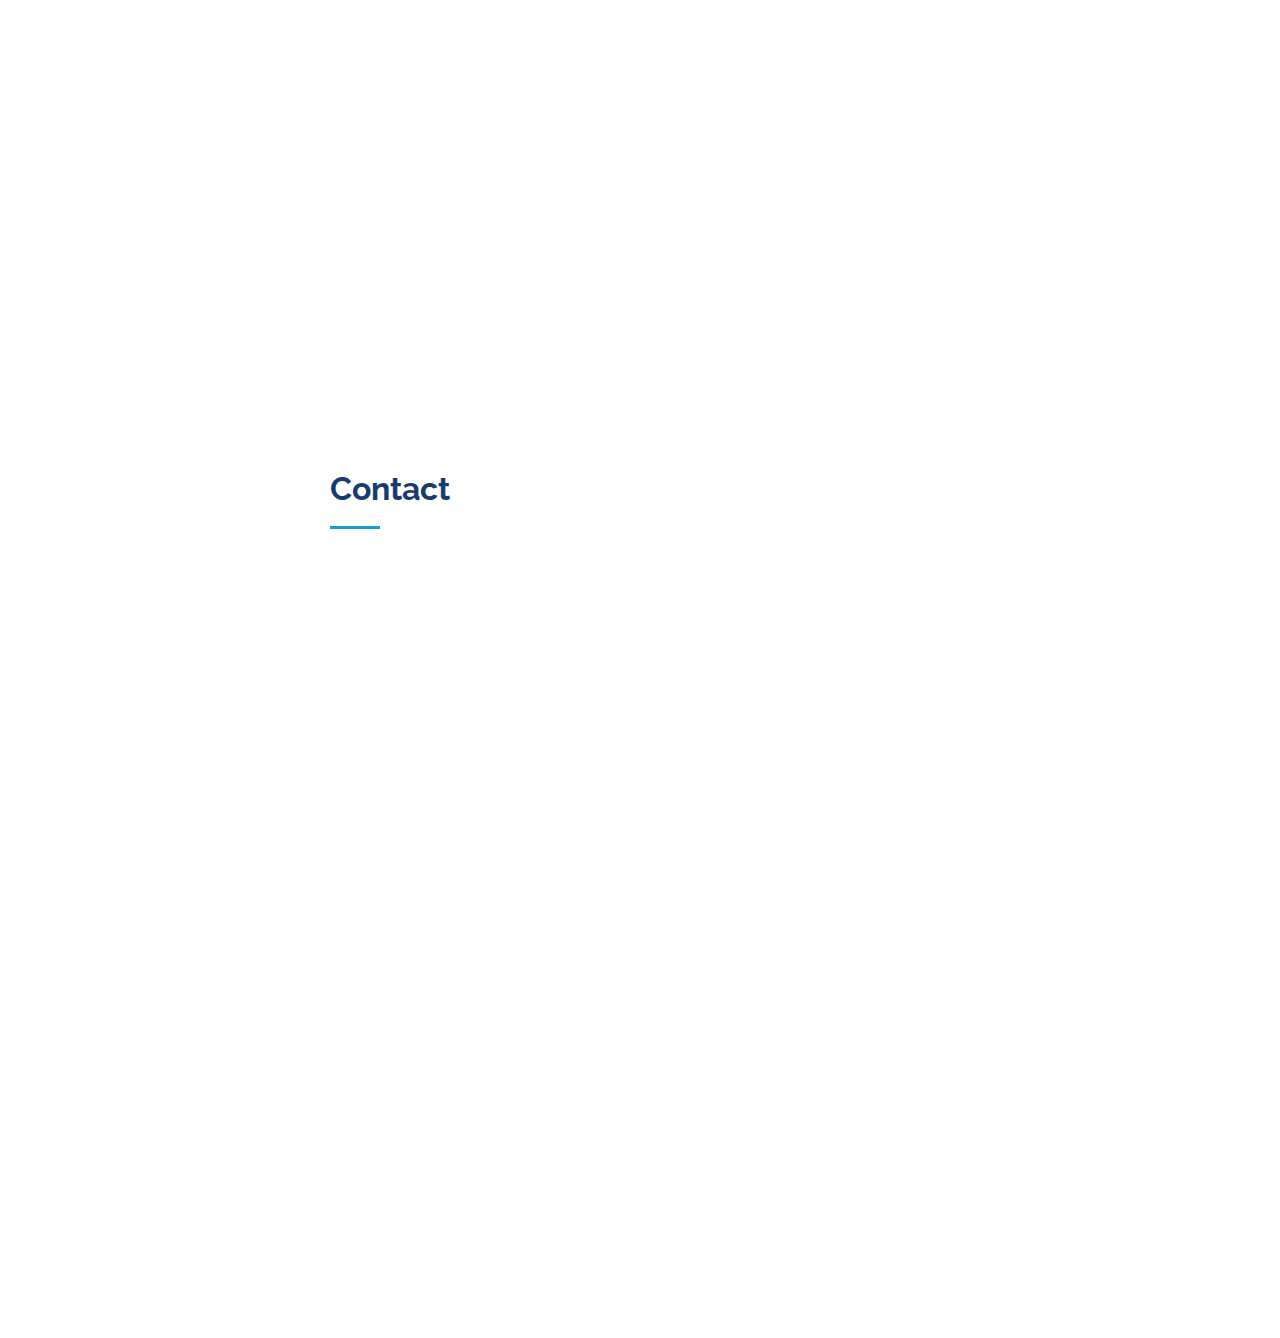
==== commit 1bf0c9bc: "Add some working experience" ====
--- a/index.html
+++ b/index.html
@@ -76,7 +76,7 @@
   <section id="hero" class="d-flex flex-column justify-content-center align-items-center">
     <div class="hero-container" data-aos="fade-in">
       <h1>Ashen Thathsara</h1>
-      <p>I'm <span class="typed" data-typed-items="Designer, Developer, Freelancer"></span></p>
+      <p>I'm <span class="typed" data-typed-items="Designer, Developer, Freelancer, Administrator"></span></p>
     </div>
   </section><!-- End Hero -->
 
@@ -331,40 +331,43 @@
                 <li>ashenthathsara1316@gmail.com</li>
               </ul>
             </div>
+            <h3 class="resume-title">Education</h3>
+            <div class="resume-item">
+              <h4>B.Sc.(Hons). In Information Technology(Expected)</h4>
+              <h5>2020 - Present</h5>
+              <p><em>Sri Lanka Institute of Information Technology (SLIIT), Malabe</em></p>
+              <!-- <p>Qui deserunt veniam. Et sed aliquam labore tempore sed quisquam iusto autem sit. Ea vero voluptatum qui ut dignissimos deleniti nerada porti sand markend</p> -->
+            </div>
+            <div class="resume-item">
+              <h4>G.C.E. Advanced Level - Engineering Technology</h4>
+              <h5>2019</h5>
+              <p><em>Mahinda Rajapaksha College Homagama</em></p>
+              <!-- <p>With 3S passes</p> -->
+            </div>
+            <div class="resume-item">
+              <h4>G.C.E. Ordinary Level</h4>
+              <h5>2016</h5>
+              <p><em>Mahamathya Vidyalaya Athurugiriya</em></p>
+              <!-- <p>With 4A, 4B and C passes</p> -->
+            </div>
+          </div>
+          <div class="col-lg-6" data-aos="fade-up" data-aos-delay="100">
             <h3 class="resume-title">Professional Experience</h3>
             <div class="resume-item">
               <h4>Associate Software Engineer</h4>
               <h5>2022 - Present</h5>
               <p><em>People's Leasing & Finance PLC(PLC) | Colombo</em></p>
               <ul>
-                <li>I am developing web solutions with Java-Springboot, JavaScript, and SCSS</li>
-                <li>I am working with Advance Business Language development - (Progress-4GL).</li>
+                <li>Skilled in Java for server-side logic and JavaScript for dynamic, interactive frontend interfaces.</li>
+                <li>Experienced with frontend frameworks and libraries such as React.js to create responsive and user-friendly web applications.</li>
+                <li>Proficient in using Progress 4GL for backend development, building robust and efficient business logic and database management systems.</li>
+                <li>Experience in optimizing backend systems for improved performance and scalability.</li>
+                <li>Acting as the product owner for a comprehensive company-wide data scan system, responsible for overseeing the project's entire lifecycle from conception to deployment.</li>
+                <li>Worked closely with cross-functional teams, including developers, data analysts, and quality assurance, to ensure the system meets business objectives and technical requirements.</li>
+                <li>Demonstrated strong problem-solving skills by addressing complex technical issues and implementing innovative solutions to enhance system performance and user satisfaction.</li>
                 <li>Provide system support to staff.</li>
                 <li>Training intern developers as well as leading a small team.</li>
               </ul>
-            </div>
-            
-          </div>
-          <div class="col-lg-6" data-aos="fade-up" data-aos-delay="100">
-            
-            <h3 class="resume-title">Education</h3>
-            <div class="resume-item">
-              <h4>B.Sc.(Hons). In Information Technology(Expected)</h4>
-              <h5>2020 - Present</h5>
-              <p><em>Sri Lanka Institute of Information Technology (SLIIT), Malabe</em></p>
-              <!-- <p>Qui deserunt veniam. Et sed aliquam labore tempore sed quisquam iusto autem sit. Ea vero voluptatum qui ut dignissimos deleniti nerada porti sand markend</p> -->
-            </div>
-            <div class="resume-item">
-              <h4>G.C.E. Advanced Level - Engineering Technology</h4>
-              <h5>2019</h5>
-              <p><em>Mahinda Rajapaksha College Homagama</em></p>
-              <!-- <p>With 3S passes</p> -->
-            </div>
-            <div class="resume-item">
-              <h4>G.C.E. Ordinary Level</h4>
-              <h5>2016</h5>
-              <p><em>Mahamathya Vidyalaya Athurugiriya</em></p>
-              <!-- <p>With 4A, 4B and C passes</p> -->
             </div>
           </div>
         </div>
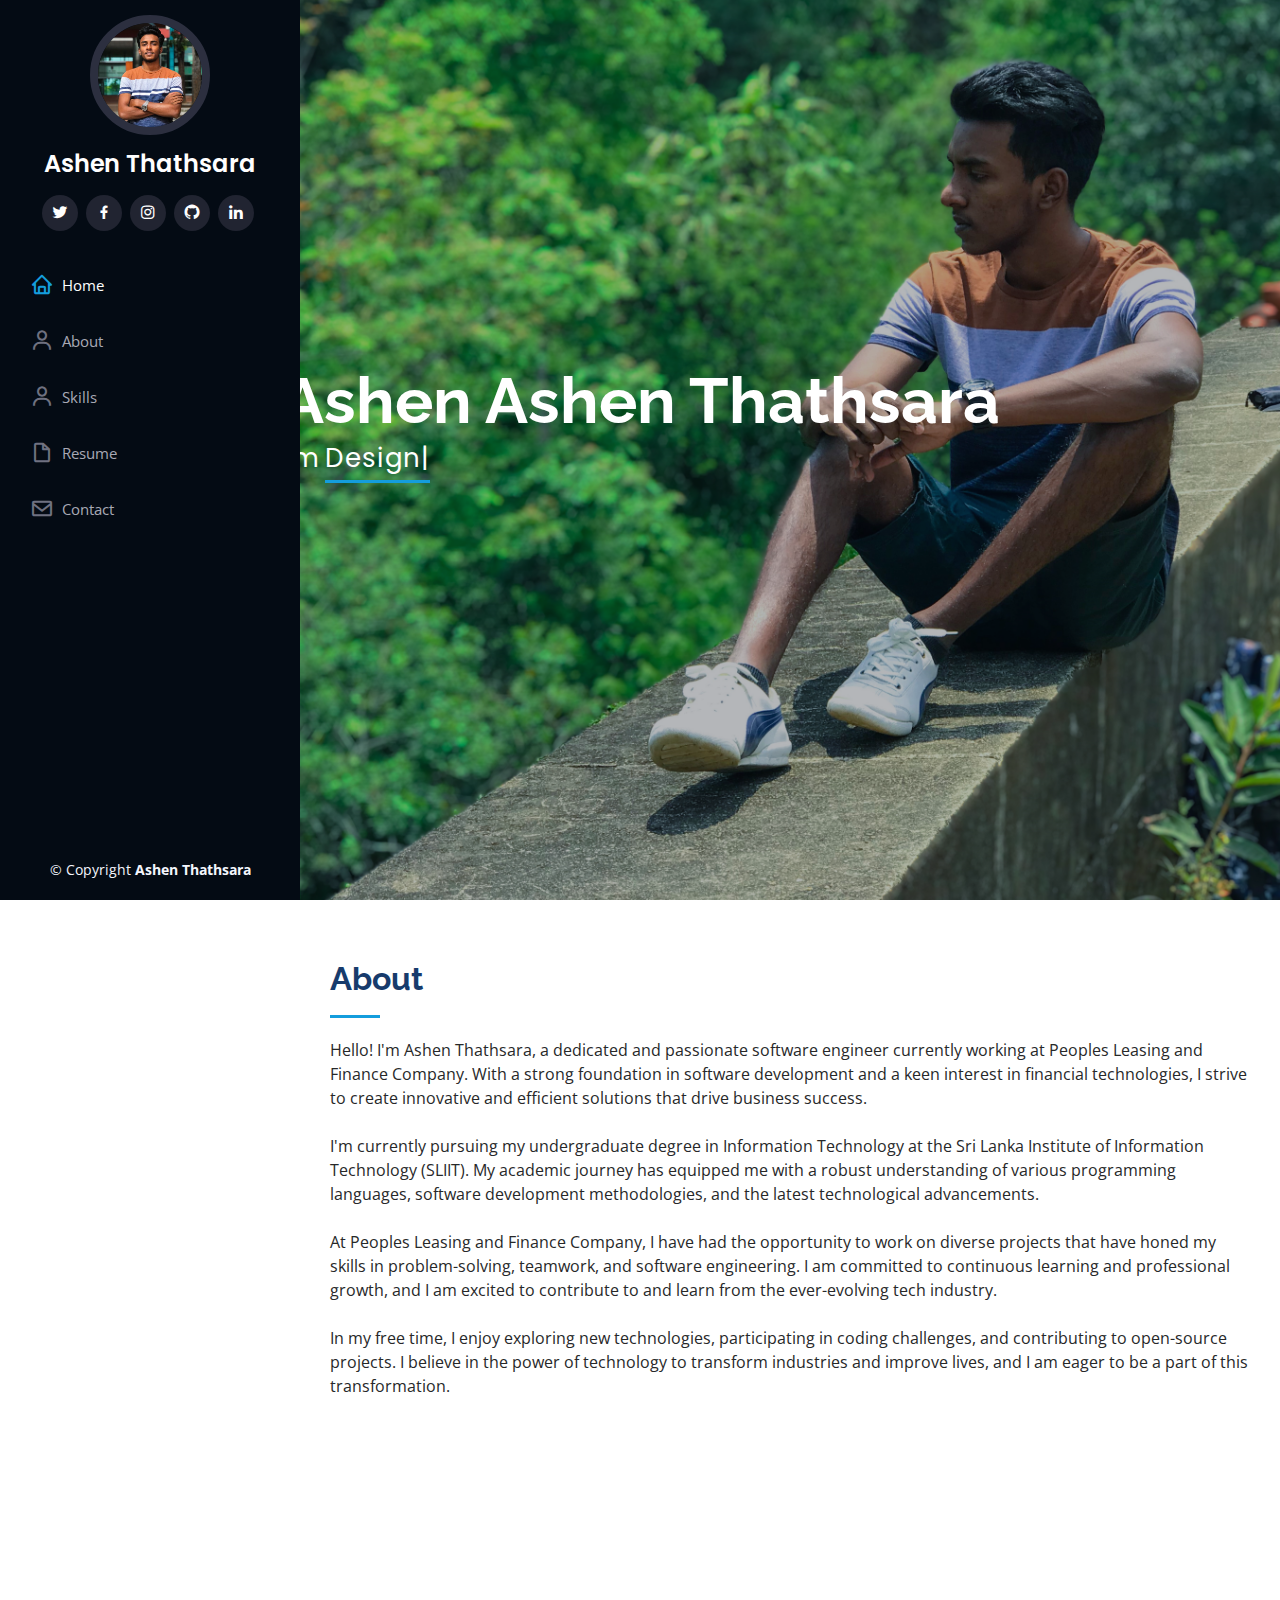
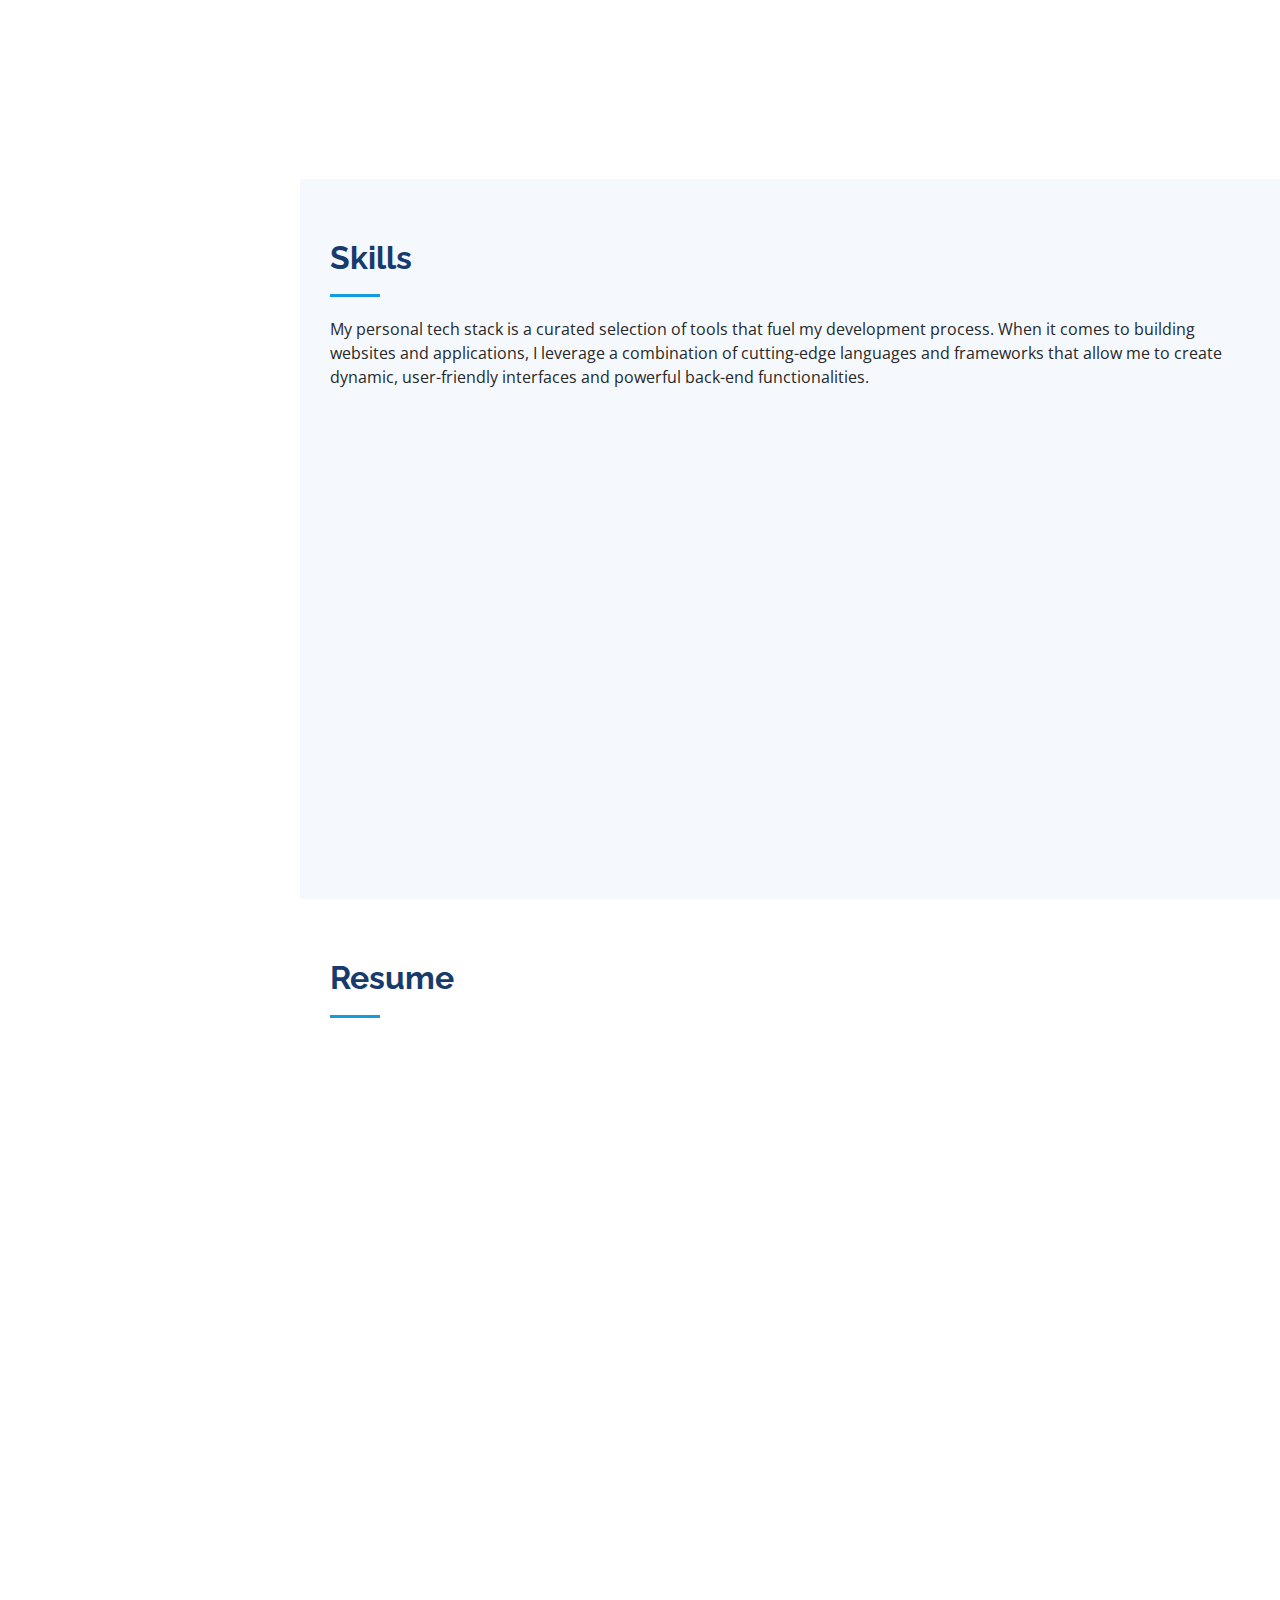
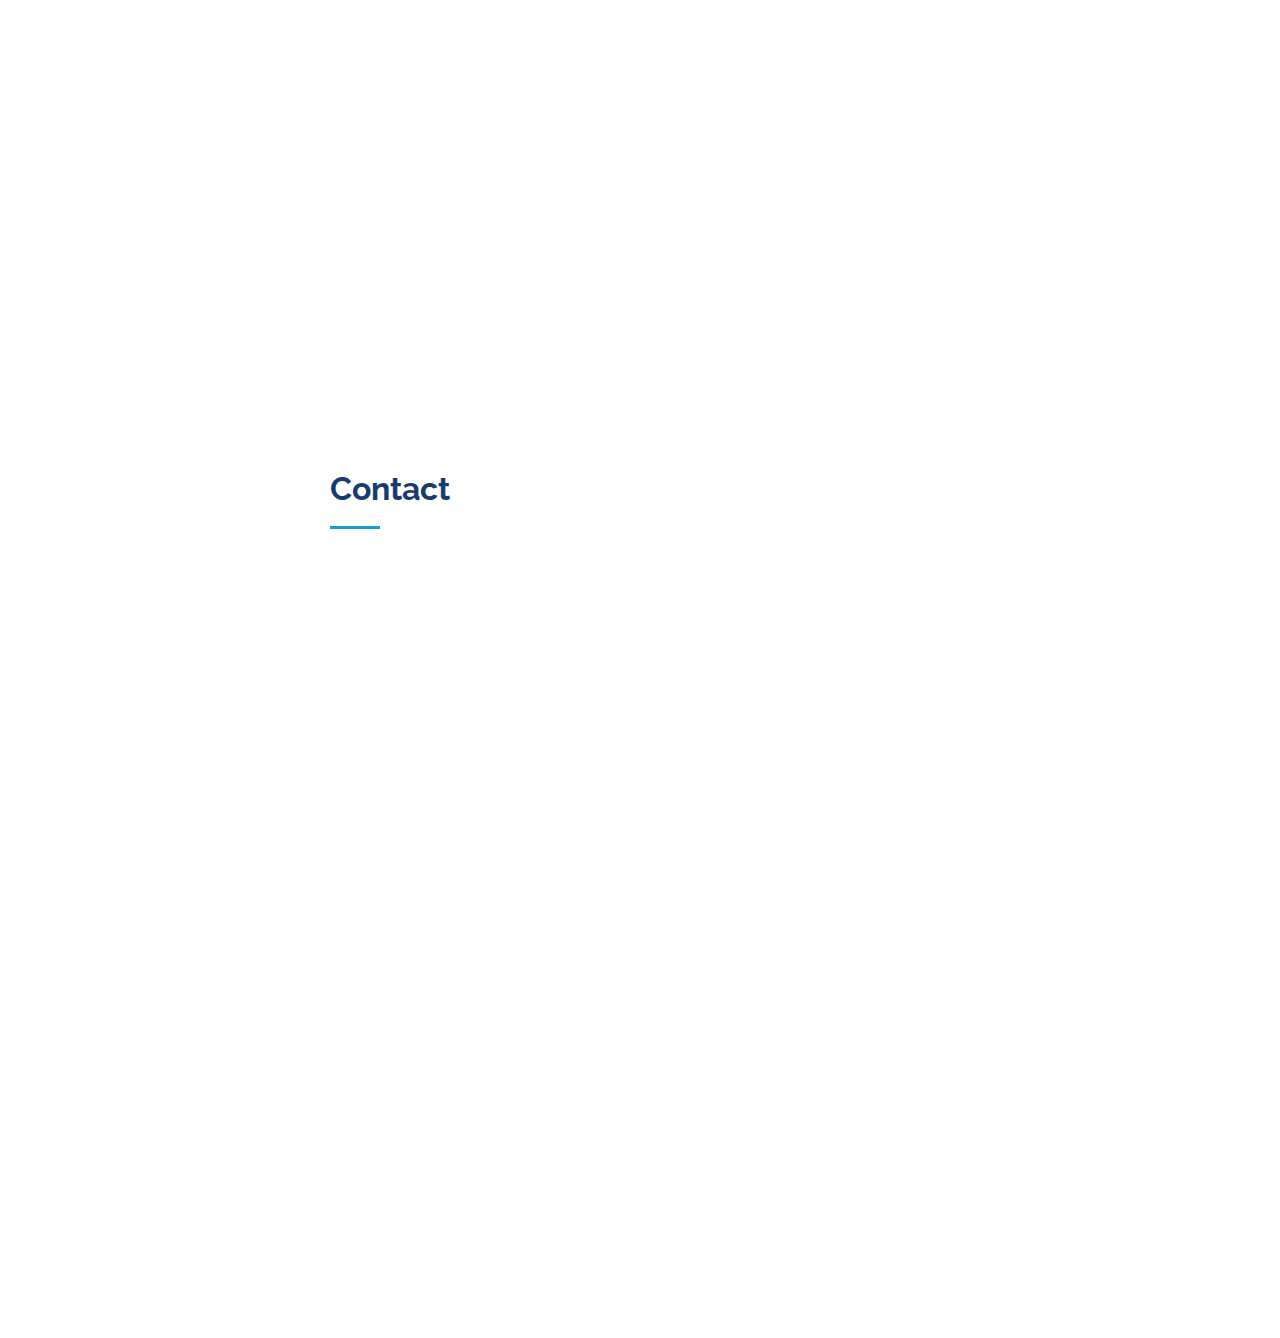
==== commit 9a0ecf58: "Name Change" ====
--- a/index.html
+++ b/index.html
@@ -75,7 +75,7 @@
   <!-- ======= Hero Section ======= -->
   <section id="hero" class="d-flex flex-column justify-content-center align-items-center">
     <div class="hero-container" data-aos="fade-in">
-      <h1>Ashen Thathsara</h1>
+      <h1>Ashen Ashen Thathsara</h1>
       <p>I'm <span class="typed" data-typed-items="Designer, Developer, Freelancer, Administrator"></span></p>
     </div>
   </section><!-- End Hero -->
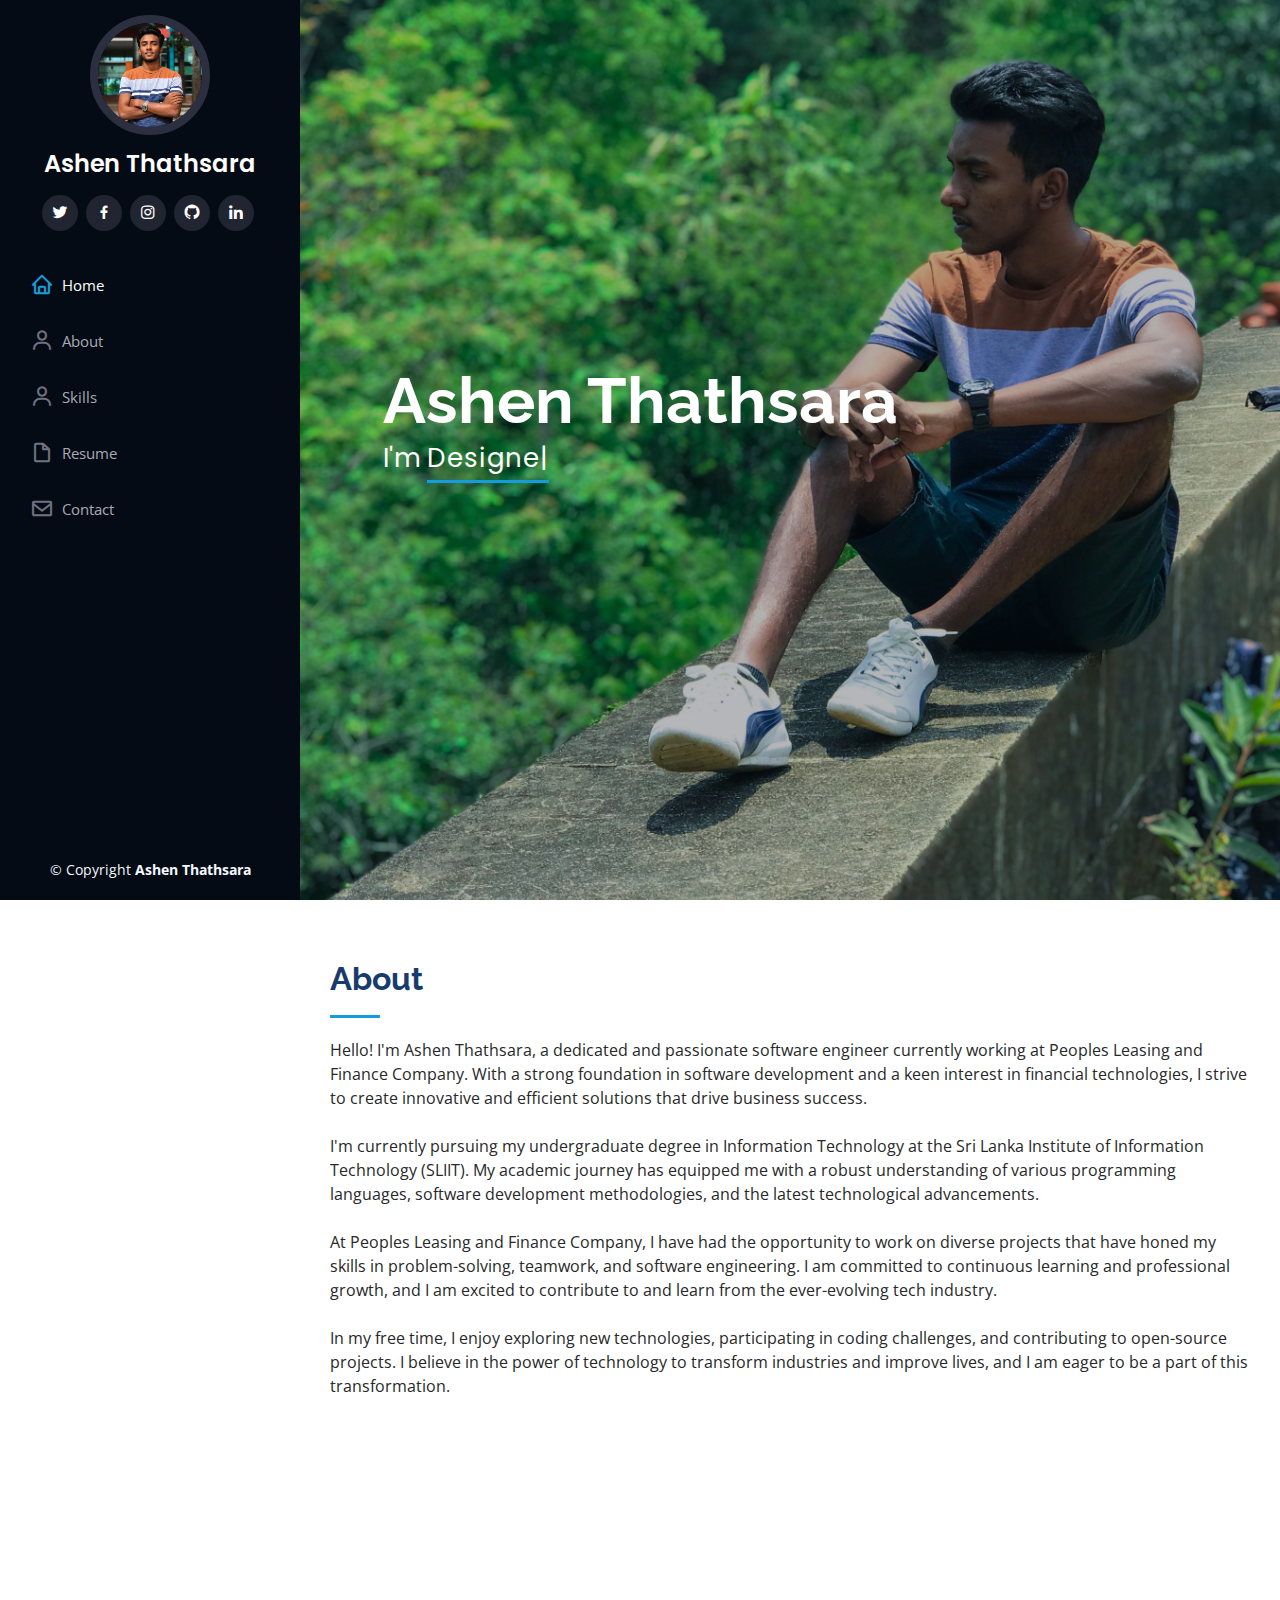
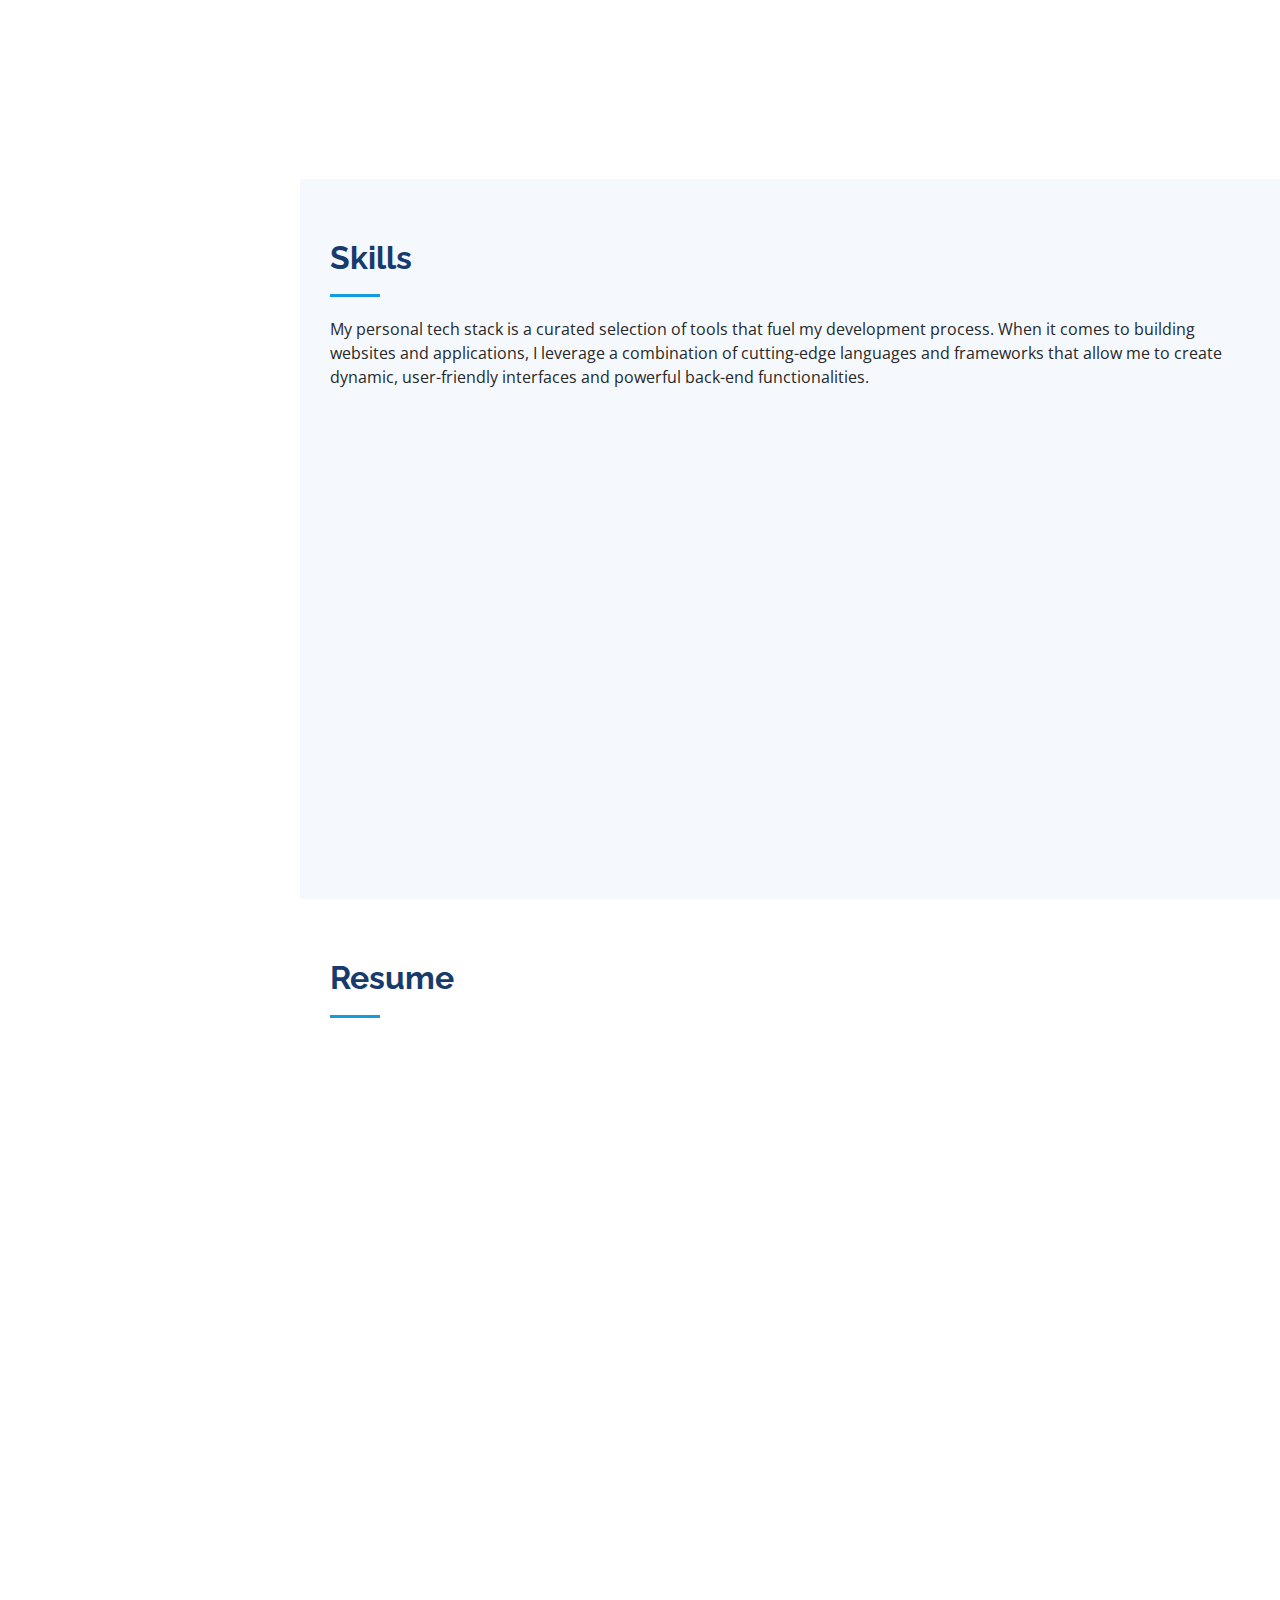
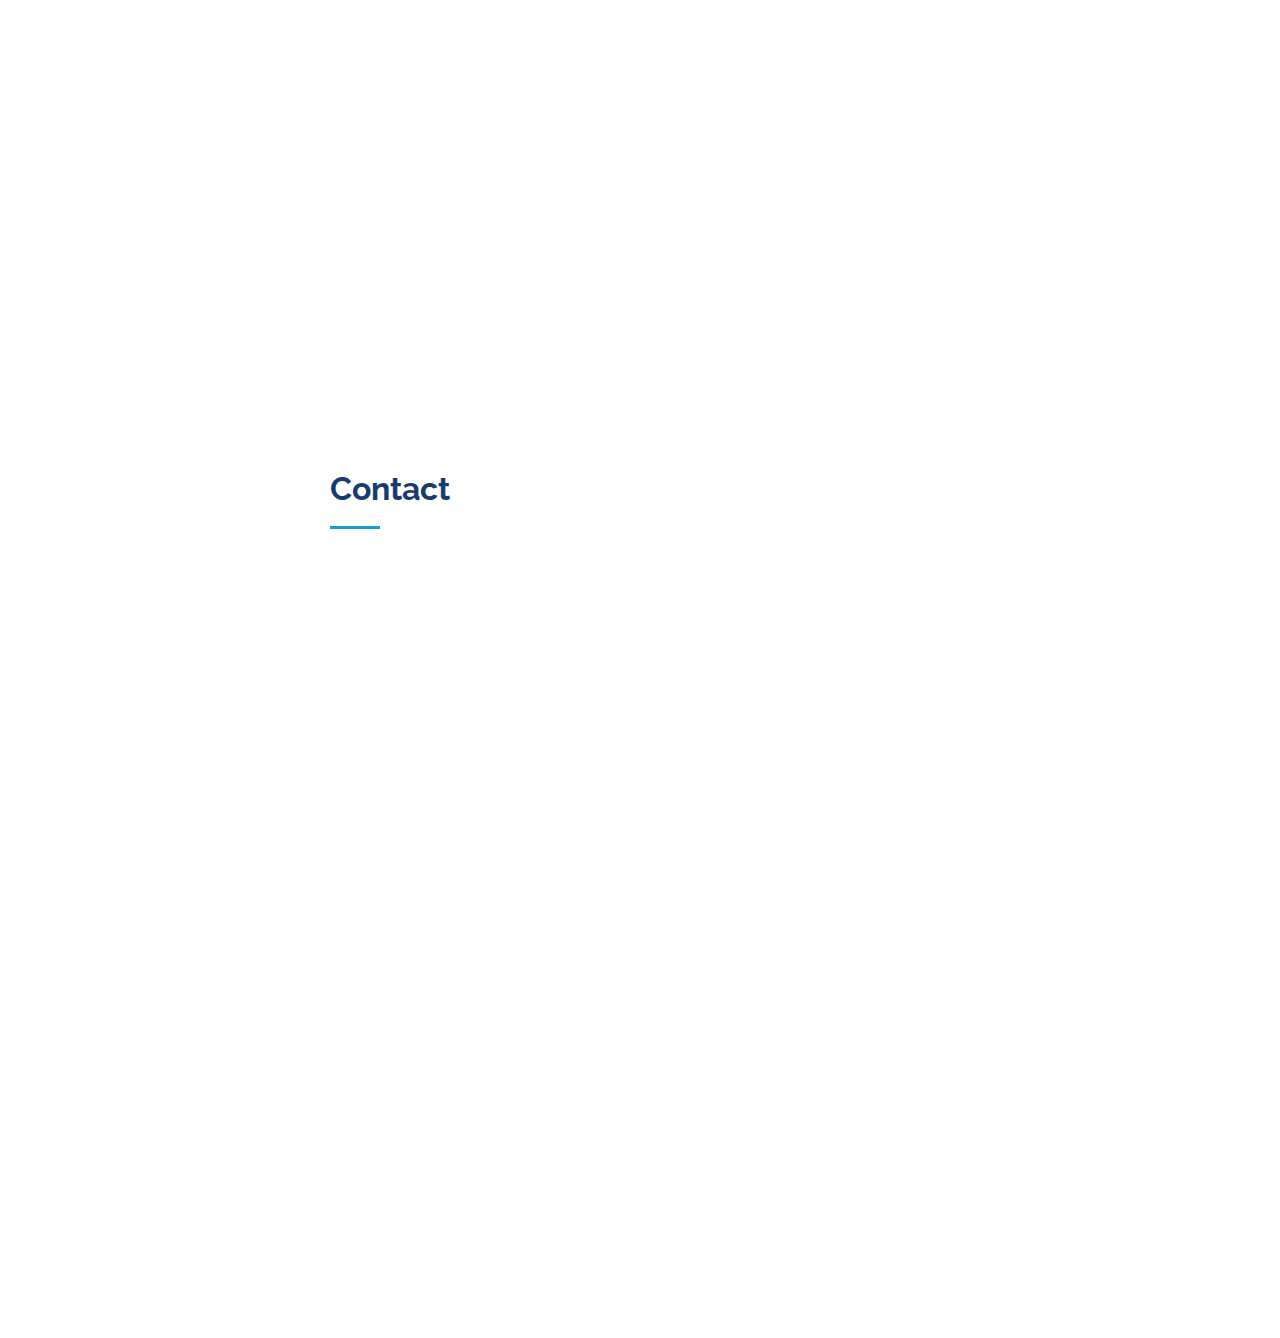
==== commit 386b1bb3: "Name Change second" ====
--- a/index.html
+++ b/index.html
@@ -75,7 +75,7 @@
   <!-- ======= Hero Section ======= -->
   <section id="hero" class="d-flex flex-column justify-content-center align-items-center">
     <div class="hero-container" data-aos="fade-in">
-      <h1>Ashen Ashen Thathsara</h1>
+      <h1>Ashen Thathsara</h1>
       <p>I'm <span class="typed" data-typed-items="Designer, Developer, Freelancer, Administrator"></span></p>
     </div>
   </section><!-- End Hero -->
